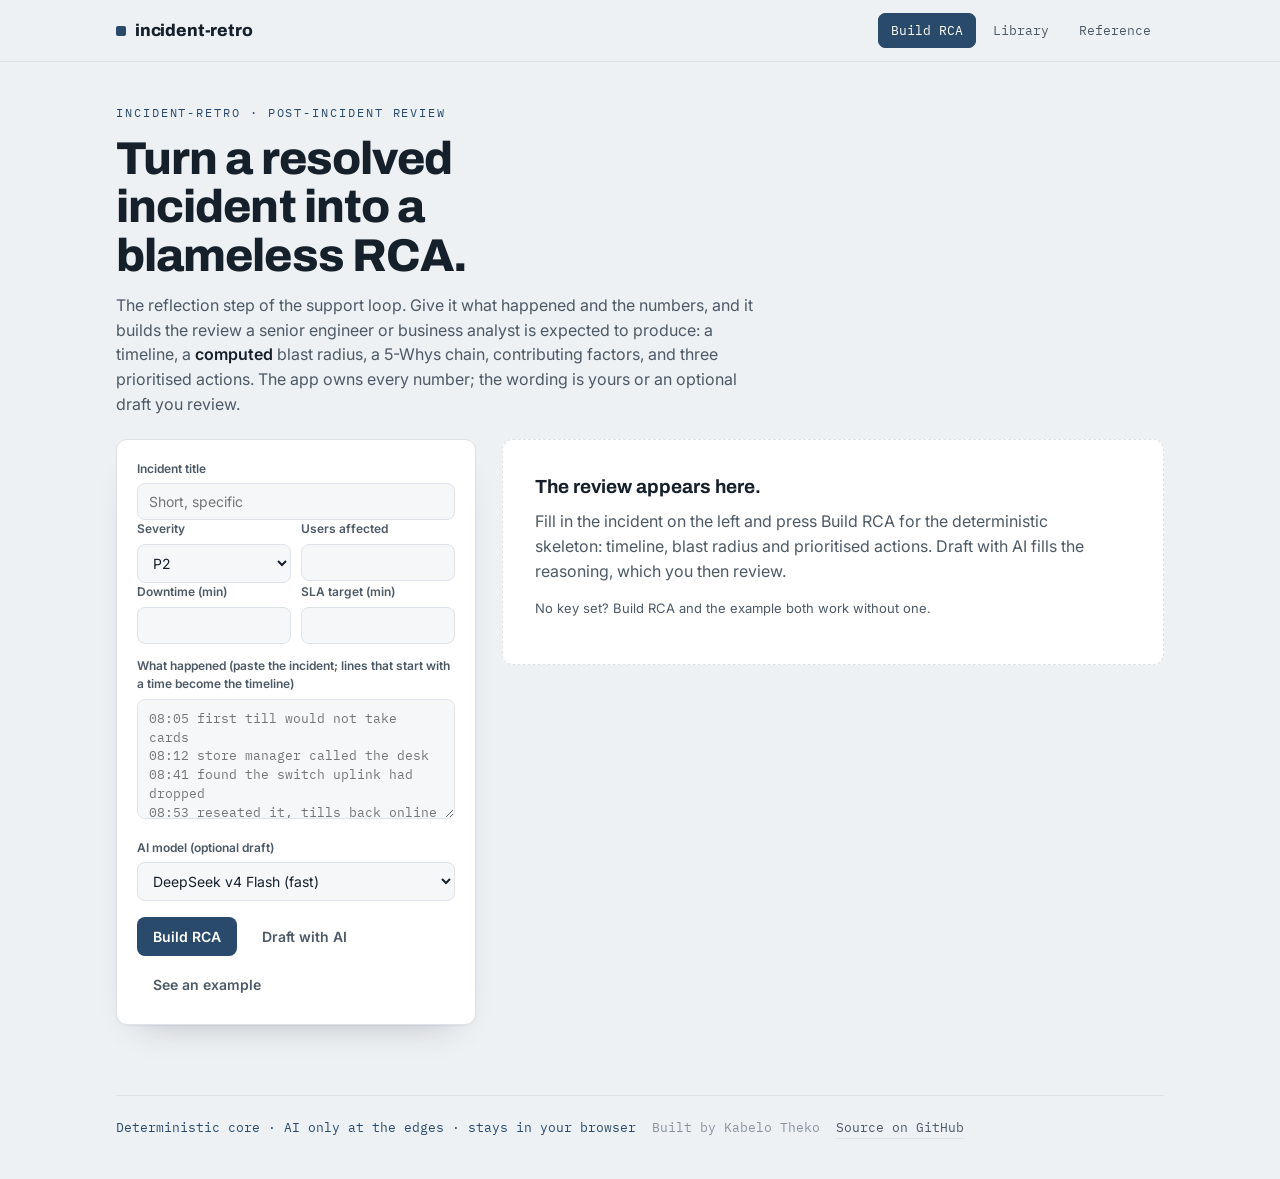
==== docs/index.html @ fd2fdb07 "Initial commit: blameless RCA generator with a deterministic spine (timeline, computed blast radius," ====
<!DOCTYPE html>
<html lang="en">
<head>
<meta charset="utf-8" />
<meta name="viewport" content="width=device-width, initial-scale=1" />
<title>incident-retro: blameless post-incident review</title>
<meta name="description" content="Turn a resolved incident into a blameless RCA: timeline, computed blast radius, a 5-Whys chain, contributing factors and prioritised remediations." />
<link rel="preconnect" href="https://fonts.googleapis.com" />
<link rel="preconnect" href="https://fonts.gstatic.com" crossorigin />
<link href="https://fonts.googleapis.com/css2?family=Archivo:wght@500;600;700;800&family=Inter:wght@400;500;600&family=IBM+Plex+Mono:wght@400;500&display=swap" rel="stylesheet" />
<style>
  :root{
    --bg:#eef1f4; --surface:#ffffff; --inset:#f5f7f9; --line:#dde2e8; --line-soft:#e7ebef;
    --ink:#16202b; --soft:#4d5965; --mute:#8a939d;
    --accent:#294a6b; --accent-press:#1d3850; --accent-soft:#eaf0f6;
    --low:#3f7d54; --low-bg:#eaf3 ; --med:#9a6a1c; --high:#9d2f2f;
    --low-bg:#e9f2ec; --med-bg:#f6efe1; --high-bg:#f6e7e7;
    --radius:11px; --head:"Archivo",system-ui,sans-serif; --sans:"Inter",system-ui,sans-serif; --mono:"IBM Plex Mono",monospace;
    --shadow:0 1px 2px rgba(22,32,43,.05),0 18px 36px -24px rgba(22,32,43,.32);
    --motion:380ms cubic-bezier(.16,1,.3,1);
  }
  *{box-sizing:border-box}
  body{margin:0;background:var(--bg);color:var(--ink);font-family:var(--sans);line-height:1.55}
  .wrap{max-width:1100px;margin:0 auto;padding:0 26px}
  a{color:inherit}
  .topbar{position:sticky;top:0;z-index:30;background:rgba(238,241,244,.9);backdrop-filter:blur(8px);border-bottom:1px solid var(--line)}
  .topbar .row{max-width:1100px;margin:0 auto;padding:13px 26px;display:flex;align-items:center;gap:16px}
  .brand{display:flex;align-items:center;gap:9px;font-family:var(--head);font-weight:800;font-size:17px;letter-spacing:-.01em}
  .brand .dot{width:10px;height:10px;border-radius:2px;background:var(--accent)}
  .nav{display:flex;gap:4px;margin-left:auto;align-items:center}
  .nav a{font-family:var(--mono);font-size:12.5px;color:var(--soft);text-decoration:none;padding:7px 12px;border-radius:7px;border:1px solid transparent;cursor:pointer}
  .nav a:hover{border-color:var(--line);color:var(--ink)}
  .nav a.active{background:var(--accent);color:#fff;border-color:var(--accent)}
  .hamb{display:none;margin-left:auto;background:transparent;border:1px solid var(--line);border-radius:7px;padding:8px 10px;cursor:pointer}
  .hamb span{display:block;width:18px;height:2px;background:var(--ink);margin:3px 0;border-radius:2px}
  @media (max-width:720px){.nav{display:none;position:absolute;top:54px;right:14px;left:14px;flex-direction:column;background:var(--surface);border:1px solid var(--line);border-radius:10px;padding:8px}.nav.open{display:flex}.hamb{display:block}}

  header.mast{padding:42px 0 22px}
  .eyebrow{font-family:var(--mono);font-size:12px;letter-spacing:.16em;text-transform:uppercase;color:var(--accent)}
  h1{font-family:var(--head);font-weight:800;font-size:clamp(28px,4.6vw,46px);line-height:1.05;letter-spacing:-.02em;margin:12px 0 0;max-width:18ch}
  .lede{font-size:16px;color:var(--soft);margin:13px 0 0;max-width:64ch}
  .lede b{color:var(--ink);font-weight:600}

  .view{padding-bottom:70px}
  .desk{display:grid;grid-template-columns:minmax(0,360px) minmax(0,1fr);gap:26px;align-items:start}
  @media (max-width:920px){.desk{grid-template-columns:1fr}}
  .panel{background:var(--surface);border:1px solid var(--line);border-radius:var(--radius);box-shadow:var(--shadow);padding:20px;position:sticky;top:74px}
  @media (max-width:920px){.panel{position:static}}
  label{display:block;font-size:12px;font-weight:600;margin:13px 0 5px;color:var(--soft)}
  label:first-of-type{margin-top:0}
  input,select,textarea{width:100%;font-family:var(--sans);font-size:14px;color:var(--ink);background:var(--inset);border:1px solid var(--line);border-radius:8px;padding:9px 11px}
  textarea{min-height:120px;resize:vertical;line-height:1.5;font-family:var(--mono);font-size:12.5px}
  input:focus,select:focus,textarea:focus{outline:2px solid var(--accent);outline-offset:2px;border-color:transparent}
  .grid2{display:grid;grid-template-columns:1fr 1fr;gap:10px}
  .rowb{display:flex;gap:9px;margin-top:16px;flex-wrap:wrap}
  button.btn{font-family:var(--sans);font-size:14px;font-weight:600;border-radius:8px;padding:10px 15px;cursor:pointer;border:1px solid transparent;transition:background var(--motion),border-color var(--motion)}
  button.btn:active{transform:translateY(1px)}
  .btn-primary{background:var(--accent);color:#fff}.btn-primary:hover{background:var(--accent-press)}
  .btn-ghost{background:transparent;color:var(--soft);border:1px solid var(--line)}.btn-ghost:hover{border-color:var(--accent);color:var(--ink)}

  .out{min-height:360px}
  .empty{border:1px dashed var(--line);border-radius:var(--radius);padding:32px;background:var(--surface)}
  .empty h3{font-family:var(--head);font-weight:700;font-size:19px;margin:0 0 8px}
  .empty p{color:var(--soft);margin:0 0 14px;max-width:56ch}
  .note{color:var(--mute);font-size:13px}

  .doc{background:var(--surface);border:1px solid var(--line);border-radius:var(--radius);box-shadow:var(--shadow);padding:26px 30px}
  .doc .dlbl{font-family:var(--mono);font-size:11px;letter-spacing:.13em;text-transform:uppercase;color:var(--accent)}
  .doc h2{font-family:var(--head);font-weight:800;font-size:24px;line-height:1.15;margin:7px 0 0;letter-spacing:-.01em}
  .docmeta{display:flex;gap:10px;align-items:center;flex-wrap:wrap;margin-top:10px}
  .sev{font-family:var(--mono);font-size:11px;font-weight:500;letter-spacing:.05em;text-transform:uppercase;padding:3px 9px;border-radius:999px;border:1px solid}
  .sev.p1{color:var(--high);background:var(--high-bg);border-color:#e3c3c3}
  .sev.p2{color:var(--med);background:var(--med-bg);border-color:#e7d7b6}
  .sev.p3{color:var(--low);background:var(--low-bg);border-color:#c6e0cf}
  .stamp{font-family:var(--mono);font-size:11.5px;color:var(--mute)}
  h3.sec{font-family:var(--mono);font-size:11px;letter-spacing:.12em;text-transform:uppercase;color:var(--mute);margin:24px 0 10px;border-top:1px solid var(--line-soft);padding-top:16px}

  .metrics{display:grid;grid-template-columns:repeat(4,1fr);gap:10px}
  @media (max-width:560px){.metrics{grid-template-columns:repeat(2,1fr)}}
  .metric{background:var(--inset);border:1px solid var(--line);border-radius:9px;padding:12px 13px}
  .metric .mv{font-family:var(--head);font-weight:700;font-size:21px;color:var(--ink)}
  .metric .mk{font-size:11.5px;color:var(--mute);margin-top:2px}
  .metric.breach{background:var(--high-bg);border-color:#e3c3c3}
  .metric.breach .mv{color:var(--high)}
  .metric.okmargin{background:var(--low-bg);border-color:#c6e0cf}
  .metric.okmargin .mv{color:var(--low)}
  .truth{font-size:12px;color:var(--mute);margin-top:8px;font-style:italic}

  .tl{list-style:none;margin:0;padding:0}
  .tl li{display:flex;gap:12px;padding:6px 0;border-bottom:1px solid var(--line-soft);font-size:14px}
  .tl li:last-child{border-bottom:0}
  .tl .tt{font-family:var(--mono);font-size:12.5px;color:var(--accent);flex:0 0 56px}
  .tl .gap{color:var(--med);font-family:var(--mono);font-size:12px;background:var(--med-bg);border:1px dashed #e7d7b6;border-radius:6px;padding:4px 9px;margin:4px 0}

  .whyrow{display:flex;gap:10px;align-items:center;margin-bottom:7px}
  .whyrow .wn{font-family:var(--mono);font-size:11px;color:var(--accent);flex:0 0 58px}
  .factors{display:grid;grid-template-columns:1fr 1fr;gap:12px}
  @media (max-width:560px){.factors{grid-template-columns:1fr}}
  .fbucket .fh{font-family:var(--mono);font-size:11px;letter-spacing:.06em;text-transform:uppercase;color:var(--soft);margin-bottom:5px}
  .fbucket textarea{min-height:64px}

  .rem{border:1px solid var(--line);border-radius:9px;padding:12px 13px;margin-bottom:10px;background:var(--inset)}
  .rem .ra{display:flex;gap:8px;align-items:center}
  .rem .ra input{flex:1}
  .rem .rsel{display:flex;gap:8px;margin-top:9px;align-items:center;flex-wrap:wrap}
  .rem .rsel select{width:auto;font-family:var(--mono);font-size:12px;padding:6px 8px}
  .prio{font-family:var(--mono);font-size:11px;font-weight:500;letter-spacing:.04em;padding:4px 10px;border-radius:999px;border:1px solid;margin-left:auto}
  .prio.quickwin{color:var(--low);background:var(--low-bg);border-color:#c6e0cf}
  .prio.major{color:var(--accent);background:var(--accent-soft);border-color:#cad9e7}
  .prio.planned{color:var(--med);background:var(--med-bg);border-color:#e7d7b6}
  .prio.fillin{color:var(--soft);background:var(--inset);border-color:var(--line)}
  .prio.reconsider{color:var(--high);background:var(--high-bg);border-color:#e3c3c3}

  #execsum{min-height:90px;font-family:var(--sans);font-size:14.5px}
  .receipt{font-family:var(--mono);font-size:10.5px;color:var(--mute);margin-top:10px;border-top:1px solid var(--line-soft);padding-top:8px;line-height:1.5}
  .docbar{display:flex;gap:9px;margin-top:20px;flex-wrap:wrap}

  .libitem{background:var(--surface);border:1px solid var(--line);border-radius:var(--radius);box-shadow:var(--shadow);padding:15px 17px;margin-bottom:11px}
  .libitem .lt{font-family:var(--head);font-weight:700;font-size:16px}
  .libitem .lm{font-family:var(--mono);font-size:11.5px;color:var(--mute);margin-top:3px}
  .libitem .lb{display:flex;gap:8px;margin-top:11px;flex-wrap:wrap}
  .ref h2{font-family:var(--head);font-weight:700;font-size:18px;margin:24px 0 9px}
  .ref p{color:var(--soft);max-width:66ch}
  .ref b{color:var(--ink)}

  .enter{opacity:0;transform:translateY(7px);animation:rise var(--motion) forwards}
  @keyframes rise{to{opacity:1;transform:none}}
  @media (prefers-reduced-motion:reduce){.enter{animation:none;opacity:1;transform:none}button{transition:none}}
  @media print{ .topbar,.mast,.panel,footer,.docbar{display:none!important} .desk{grid-template-columns:1fr} .doc{border:0;box-shadow:none;padding:0} body{background:#fff} }
  footer{border-top:1px solid var(--line);padding:22px 0 40px;color:var(--mute);font-size:12.5px;display:flex;gap:16px;flex-wrap:wrap;font-family:var(--mono)}
  footer a{color:var(--soft);text-decoration:none;border-bottom:1px solid var(--line)}
</style>
</head>
<body>
<div class="topbar">
  <div class="row">
    <div class="brand"><span class="dot"></span> incident-retro</div>
    <button class="hamb" id="hamb" aria-label="Menu"><span></span><span></span><span></span></button>
    <nav class="nav" id="nav">
      <a data-view="build" class="active">Build RCA</a>
      <a data-view="library">Library</a>
      <a data-view="reference">Reference</a>
    </nav>
  </div>
</div>
<div class="wrap">
  <header class="mast">
    <div class="eyebrow">incident-retro · post-incident review</div>
    <h1>Turn a resolved incident into a blameless RCA.</h1>
    <p class="lede">The reflection step of the support loop. Give it what happened and the numbers, and it builds the review a senior engineer or business analyst is expected to produce: a timeline, a <b>computed</b> blast radius, a 5-Whys chain, contributing factors, and three prioritised actions. The app owns every number; the wording is yours or an optional draft you review.</p>
  </header>
  <main id="main"></main>
  <footer>
    <span style="color:var(--accent)">Deterministic core · AI only at the edges · stays in your browser</span>
    <span>Built by Kabelo Theko</span>
    <a href="https://github.com/Kabelo-Theko/incident-retro" target="_blank" rel="noopener noreferrer">Source on GitHub</a>
  </footer>
</div>

<script>
const $=s=>document.querySelector(s);
const main=$("#main");
const esc=s=>String(s).replace(/[&<>"]/g,c=>({"&":"&amp;","<":"&lt;",">":"&gt;","\"":"&quot;"}[c]));
const LIBKEY="ir_rcas";
const lsList=()=>{try{return JSON.parse(localStorage.getItem(LIBKEY)||"[]");}catch(e){return [];}};
const lsAdd=a=>{const all=lsList();all.unshift(a);localStorage.setItem(LIBKEY,JSON.stringify(all.slice(0,40)));};
const lsDel=id=>localStorage.setItem(LIBKEY,JSON.stringify(lsList().filter(x=>x.id!==id)));

const state={view:"build",rca:null,libCache:[]};

/* ---------- deterministic engine ---------- */
function parseTimeline(text){
  const events=[]; (text||"").split(/\n/).forEach(line=>{
    const m=line.match(/^\s*(\d{1,2})[:hH](\d{2})\b\s*(.*)$/);
    if(m){ const min=(+m[1])*60+(+m[2]); events.push({min,t:`${String(m[1]).padStart(2,"0")}:${m[2]}`,label:m[3].trim()||"(no detail)"}); }
  });
  events.sort((a,b)=>a.min-b.min);
  const rows=[]; for(let i=0;i<events.length;i++){ rows.push({type:"ev",...events[i]});
    if(i<events.length-1){ const gap=events[i+1].min-events[i].min; if(gap>=15) rows.push({type:"gap",label:`${gap} minute gap with no recorded action`}); } }
  return rows;
}
function blast(users,downtime,sla){
  users=+users||0; downtime=+downtime||0; sla=+sla||0;
  const userMin=users*downtime;
  let slaState=null;
  if(sla>0){ slaState = downtime>sla ? {breached:true,by:downtime-sla} : {breached:false,margin:sla-downtime}; }
  return {users,downtime,userMin,sla,slaState};
}
const E={S:1,M:2,L:3}, I={Low:1,Medium:2,High:3};
function priority(effort,impact){
  const e=E[effort]||2, i=I[impact]||2;
  if(i>=3&&e<=2) return {cls:"quickwin",label:"Quick win"};
  if(i>=3&&e===3) return {cls:"major",label:"Major project"};
  if(i===2) return {cls:"planned",label:"Planned"};
  if(i<=1&&e<=1) return {cls:"fillin",label:"Fill-in"};
  return {cls:"reconsider",label:"Reconsider"};
}
const rank=r=>(I[r.impact]||2)*10-(E[r.effort]||2);
function factsString(b){
  const parts=[`Users affected: ${b.users}`,`Downtime: ${b.downtime} min`,`User-minutes lost: ${b.userMin}`];
  if(b.slaState){ parts.push(b.slaState.breached?`SLA target ${b.sla} min, breached by ${b.slaState.by} min`:`SLA target ${b.sla} min, met with ${b.slaState.margin} min to spare`); }
  return parts.join("; ");
}
function templateExec(rca,b){
  const sla=b.slaState? (b.slaState.breached?` The ${b.sla} minute SLA was breached by ${b.slaState.by} minutes.`:` The ${b.sla} minute SLA was met, with ${b.slaState.margin} minutes to spare.`):"";
  return `${rca.title||"This incident"} (${rca.severity}) affected ${b.users} users for ${b.downtime} minutes, a loss of ${b.userMin} user-minutes.${sla} The contributing factors and three prioritised actions below are intended to stop a repeat. This is a blameless review: it looks at systems and process, not individuals.`;
}

/* ---------- example ---------- */
const SAMPLE={title:"Sandton POS offline at open",severity:"P1",users:6,downtime:48,sla:30,
  description:"08:05 First till at Sandton would not take card payments\n08:12 Store manager called the service desk\n08:20 Confirmed all six tills affected, cash only\n08:41 Found the store switch uplink had dropped after an overnight power dip\n08:53 Reseated the uplink, tills back online\n08:58 Confirmed card payments working on all tills",
  whys:["Card payments failed on all tills at open","The tills could not reach the payment gateway","The store network had no route out","The switch uplink had dropped","An overnight power dip reset the switch and the uplink did not renegotiate"],
  factors:{technical:"Switch uplink did not auto-recover after the power dip",process:"No morning pre-open network check at the store",human:"",external:"Overnight power dip on the grid"},
  remediations:[{action:"Add a 5 minute pre-open network check to the store opening routine",effort:"S",impact:"High"},{action:"Put the store switch on a small UPS so a brief dip does not reset it",effort:"M",impact:"High"},{action:"Alert the service desk automatically when a store gateway goes unreachable",effort:"L",impact:"Medium"}],
  exec:"",_meta:{model:"DeepSeek v4 Flash",task:"illustrative example",ts:"2026-06-22T09:10:00.000Z"}};

/* ---------- nav ---------- */
function setView(v){state.view=v;document.querySelectorAll(".nav a").forEach(a=>a.classList.toggle("active",a.dataset.view===v));$("#nav").classList.remove("open");render();}
$("#hamb").addEventListener("click",()=>$("#nav").classList.toggle("open"));
document.querySelectorAll(".nav a").forEach(a=>a.addEventListener("click",()=>setView(a.dataset.view)));

/* ---------- build view ---------- */
function buildView(){
  main.innerHTML=`<div class="view enter"><div class="desk">
    <section class="panel">
      <label for="title">Incident title</label>
      <input id="title" placeholder="Short, specific" value="${esc(state.draft?.title||"")}" />
      <div class="grid2">
        <div><label for="sev">Severity</label><select id="sev"><option ${sevSel("P1")}>P1</option><option ${sevSel("P2")}>P2</option><option ${sevSel("P3")}>P3</option></select></div>
        <div><label for="users">Users affected</label><input id="users" type="number" min="0" value="${esc(state.draft?.users??"")}" /></div>
      </div>
      <div class="grid2">
        <div><label for="downtime">Downtime (min)</label><input id="downtime" type="number" min="0" value="${esc(state.draft?.downtime??"")}" /></div>
        <div><label for="sla">SLA target (min)</label><input id="sla" type="number" min="0" value="${esc(state.draft?.sla??"")}" /></div>
      </div>
      <label for="desc">What happened (paste the incident; lines that start with a time become the timeline)</label>
      <textarea id="desc" placeholder="08:05 first till would not take cards&#10;08:12 store manager called the desk&#10;08:41 found the switch uplink had dropped&#10;08:53 reseated it, tills back online">${esc(state.draft?.description||"")}</textarea>
      <label for="aimodel">AI model (optional draft)</label>
      <select id="aimodel"><option value="flash">DeepSeek v4 Flash (fast)</option><option value="pro">DeepSeek v4 Pro (best reasoning)</option><option value="minimax">MiniMax M3</option></select>
      <div class="rowb"><button class="btn btn-primary" id="build">Build RCA</button><button class="btn btn-ghost" id="ai">Draft with AI</button><button class="btn btn-ghost" id="ex">See an example</button></div>
    </section>
    <section class="out" id="out">${state.rca?docHTML(state.rca):emptyBuild()}</section>
  </div></div>`;
  if(state.rca) wireDoc();
  $("#build").addEventListener("click",()=>{captureDraft();doBuild();});
  $("#ai").addEventListener("click",()=>{captureDraft();doAI();});
  $("#ex").addEventListener("click",()=>{state.rca=JSON.parse(JSON.stringify(SAMPLE));computeInto(state.rca);$("#out").innerHTML=docHTML(state.rca);wireDoc();});
}
const sevSel=v=>(state.draft?.severity||"P2")===v?"selected":"";
function emptyBuild(){return `<div class="empty enter"><h3>The review appears here.</h3><p>Fill in the incident on the left and press Build RCA for the deterministic skeleton: timeline, blast radius and prioritised actions. Draft with AI fills the reasoning, which you then review.</p><p class="note">No key set? Build RCA and the example both work without one.</p></div>`;}
function captureDraft(){ state.draft={title:$("#title").value,severity:$("#sev").value,users:$("#users").value,downtime:$("#downtime").value,sla:$("#sla").value,description:$("#desc").value}; }

function computeInto(rca){
  rca.timeline=parseTimeline(rca.description);
  rca.blastData=blast(rca.users,rca.downtime,rca.sla);
  if(!rca.exec) rca.exec=templateExec(rca,rca.blastData);
}
function doBuild(){
  const d=state.draft;
  state.rca={title:d.title,severity:d.severity,users:d.users,downtime:d.downtime,sla:d.sla,description:d.description,
    whys:["","","","",""],factors:{technical:"",process:"",human:"",external:""},
    remediations:[{action:"",effort:"M",impact:"Medium"},{action:"",effort:"M",impact:"Medium"},{action:"",effort:"M",impact:"Medium"}],exec:"",_meta:null};
  computeInto(state.rca);
  $("#out").innerHTML=docHTML(state.rca); wireDoc();
}
async function doAI(){
  const d=state.draft; const out=$("#out");
  if(!(d.description||"").trim()){ out.innerHTML=`<div class="empty"><h3>Add the incident first.</h3><p>Paste what happened on the left, then Draft with AI.</p></div>`; return; }
  // deterministic numbers first, always
  const base={title:d.title,severity:d.severity,users:d.users,downtime:d.downtime,sla:d.sla,description:d.description,
    whys:["","","","",""],factors:{technical:"",process:"",human:"",external:""},
    remediations:[{action:"",effort:"M",impact:"Medium"},{action:"",effort:"M",impact:"Medium"},{action:"",effort:"M",impact:"Medium"}],exec:"",_meta:null};
  computeInto(base);
  out.innerHTML=`<div class="empty"><h3>Drafting the reasoning…</h3><p class="note">Building the 5-Whys, contributing factors and remediations from the incident.</p></div>`;
  const label=($("#aimodel")&&$("#aimodel").options[$("#aimodel").selectedIndex].text.replace(/\s*\(.*\)\s*/,"").trim())||"AI";
  try{
    const r=await fetch("/api/ai",{method:"POST",headers:{"Content-Type":"application/json"},body:JSON.stringify({incident:d.description.slice(0,3500),facts:factsString(base.blastData),model:($("#aimodel")?.value||"flash")})});
    if(!r.ok) throw 0; const j=await r.json();
    base.whys=(j.whys&&j.whys.length?j.whys:base.whys).concat(["","","","",""]).slice(0,5);
    base.factors={technical:(j.factors?.technical||[]).join("\n"),process:(j.factors?.process||[]).join("\n"),human:(j.factors?.human||[]).join("\n"),external:(j.factors?.external||[]).join("\n")};
    if(Array.isArray(j.remediations)&&j.remediations.length){ base.remediations=j.remediations.slice(0,3).map(x=>({action:x.action||"",effort:["S","M","L"].includes(x.effort)?x.effort:"M",impact:["Low","Medium","High"].includes(x.impact)?x.impact:"Medium"})); while(base.remediations.length<3) base.remediations.push({action:"",effort:"M",impact:"Medium"}); }
    if(j.exec_summary) base.exec=j.exec_summary;
    base._meta={model:label,task:"rca",ts:new Date().toISOString()};
    state.rca=base; out.innerHTML=docHTML(base); wireDoc();
  }catch(e){
    state.rca=base; out.innerHTML=docHTML(base); wireDoc();
    const w=$("#aiwarn"); if(w) w.textContent="AI draft needs NVIDIA_API_KEY on the deploy. The deterministic skeleton above is ready to fill in by hand.";
  }
}

/* ---------- document render ---------- */
function metricsHTML(b){
  let sla="";
  if(b.slaState){ sla = b.slaState.breached
    ? `<div class="metric breach"><div class="mv">+${b.slaState.by}</div><div class="mk">min over SLA (${b.sla})</div></div>`
    : `<div class="metric okmargin"><div class="mv">${b.slaState.margin}</div><div class="mk">min under SLA (${b.sla})</div></div>`; }
  else { sla=`<div class="metric"><div class="mv">n/a</div><div class="mk">no SLA target set</div></div>`; }
  return `<div class="metrics">
    <div class="metric"><div class="mv">${b.users}</div><div class="mk">users affected</div></div>
    <div class="metric"><div class="mv">${b.downtime}</div><div class="mk">minutes down</div></div>
    <div class="metric"><div class="mv">${b.userMin}</div><div class="mk">user-minutes lost</div></div>
    ${sla}
  </div><p class="truth">Computed from your inputs, not generated. Change the numbers on the left and rebuild to update.</p>`;
}
function timelineHTML(rows){
  if(!rows.length) return `<p class="note">No timestamped lines found. Add lines like "08:05 first till offline" to build a timeline.</p>`;
  return `<ul class="tl">${rows.map(r=>r.type==="gap"?`<li><span class="tt"></span><span class="gap">${esc(r.label)}</span></li>`:`<li><span class="tt">${esc(r.t)}</span><span>${esc(r.label)}</span></li>`).join("")}</ul>`;
}
function docHTML(rca){
  const b=rca.blastData;
  const sev=(rca.severity||"P2").toLowerCase();
  const whys=rca.whys.map((w,i)=>`<div class="whyrow"><span class="wn">Why ${i+1}</span><input class="why" data-i="${i}" value="${esc(w)}" placeholder="${i===0?"Why did the incident happen?":"Why was that the case?"}" /></div>`).join("");
  const buckets=[["technical","Technical"],["process","Process"],["human","Human / training"],["external","External"]];
  const factors=buckets.map(([k,lbl])=>`<div class="fbucket"><div class="fh">${lbl}</div><textarea class="factor" data-b="${k}" placeholder="One per line">${esc(rca.factors[k]||"")}</textarea></div>`).join("");
  const rems=rca.remediations.map((r,i)=>{const p=priority(r.effort,r.impact);return `<div class="rem" data-i="${i}"><div class="ra"><input class="raction" data-i="${i}" value="${esc(r.action)}" placeholder="Remediation action ${i+1}" /></div><div class="rsel">Effort <select class="reffort" data-i="${i}">${["S","M","L"].map(o=>`<option ${r.effort===o?"selected":""}>${o}</option>`).join("")}</select> Impact <select class="rimpact" data-i="${i}">${["Low","Medium","High"].map(o=>`<option ${r.impact===o?"selected":""}>${o}</option>`).join("")}</select><span class="prio ${p.cls}" data-i="${i}">${p.label}</span></div></div>`;}).join("");
  return `<div class="doc enter">
    <div class="dlbl">Post-incident review</div>
    <h2>${esc(rca.title||"Untitled incident")}</h2>
    <div class="docmeta"><span class="sev ${sev}">${esc(rca.severity||"P2")}</span><span class="stamp">Generated ${new Date().toLocaleString("en-GB")}</span></div>
    <h3 class="sec">Blast radius</h3>
    ${metricsHTML(b)}
    <h3 class="sec">Timeline</h3>
    ${timelineHTML(rca.timeline)}
    <h3 class="sec">5-Whys</h3>
    ${whys}
    <h3 class="sec">Contributing factors</h3>
    <div class="factors">${factors}</div>
    <h3 class="sec">Remediations (effort vs impact)</h3>
    ${rems}
    <h3 class="sec">Executive summary</h3>
    <textarea id="execsum" placeholder="Plain-English summary for a non-technical reader">${esc(rca.exec||"")}</textarea>
    ${rca._meta?`<div class="receipt">Reasoning receipt: model ${esc(rca._meta.model)} · task ${esc(rca._meta.task)}${rca._meta.ts?` · ${new Date(rca._meta.ts).toLocaleString("en-GB")}`:""}. AI drafted the wording; the numbers above are computed by the app. Review before circulating.</div>`:``}
    <p class="note" id="aiwarn" style="margin-top:10px"></p>
    <div class="docbar">
      <button class="btn btn-primary" id="copymd">Copy Markdown</button>
      <button class="btn btn-ghost" id="dlmd">Download .md</button>
      <button class="btn btn-ghost" id="savelib">Save to library</button>
      <button class="btn btn-ghost" id="printrca">Print</button>
    </div>
  </div>`;
}
function wireDoc(){
  document.querySelectorAll(".why").forEach(el=>el.addEventListener("input",()=>{state.rca.whys[+el.dataset.i]=el.value;}));
  document.querySelectorAll(".factor").forEach(el=>el.addEventListener("input",()=>{state.rca.factors[el.dataset.b]=el.value;}));
  document.querySelectorAll(".raction").forEach(el=>el.addEventListener("input",()=>{state.rca.remediations[+el.dataset.i].action=el.value;}));
  const repr=i=>{const r=state.rca.remediations[i];const p=priority(r.effort,r.impact);const chip=document.querySelector(`.prio[data-i="${i}"]`);if(chip){chip.className="prio "+p.cls;chip.textContent=p.label;}};
  document.querySelectorAll(".reffort").forEach(el=>el.addEventListener("change",()=>{state.rca.remediations[+el.dataset.i].effort=el.value;repr(+el.dataset.i);}));
  document.querySelectorAll(".rimpact").forEach(el=>el.addEventListener("change",()=>{state.rca.remediations[+el.dataset.i].impact=el.value;repr(+el.dataset.i);}));
  const ex=$("#execsum"); if(ex) ex.addEventListener("input",()=>{state.rca.exec=ex.value;});
  const cp=$("#copymd"); if(cp) cp.addEventListener("click",async()=>{await navigator.clipboard.writeText(markdown(state.rca));cp.textContent="Copied";setTimeout(()=>cp.textContent="Copy Markdown",1400);});
  const dl=$("#dlmd"); if(dl) dl.addEventListener("click",()=>{const blob=new Blob([markdown(state.rca)],{type:"text/markdown"});const a=document.createElement("a");a.href=URL.createObjectURL(blob);a.download=(state.rca.title||"rca").toLowerCase().replace(/[^a-z0-9]+/g,"-").slice(0,50)+"-rca.md";a.click();URL.revokeObjectURL(a.href);});
  const pr=$("#printrca"); if(pr) pr.addEventListener("click",()=>window.print());
  const sv=$("#savelib"); if(sv) sv.addEventListener("click",()=>{const rec={...state.rca,id:"IR-"+Date.now(),created_at:new Date().toISOString()};lsAdd(rec);sv.textContent="Saved to library";setTimeout(()=>sv.textContent="Save to library",1400);});
}
function markdown(rca){
  const b=rca.blastData||blast(rca.users,rca.downtime,rca.sla);
  const L=[];
  L.push(`# Post-incident review: ${rca.title||"Untitled"}`);
  L.push(`\n**Severity:** ${rca.severity}  |  **Generated:** ${new Date().toLocaleString("en-GB")}`);
  L.push(`\n## Blast radius (computed)`);
  L.push(`- Users affected: ${b.users}`);
  L.push(`- Downtime: ${b.downtime} min`);
  L.push(`- User-minutes lost: ${b.userMin}`);
  if(b.slaState) L.push(`- SLA: target ${b.sla} min, ${b.slaState.breached?`breached by ${b.slaState.by} min`:`met with ${b.slaState.margin} min to spare`}`);
  if(rca.timeline&&rca.timeline.length){ L.push(`\n## Timeline`); rca.timeline.forEach(r=>L.push(r.type==="gap"?`- (${r.label})`:`- ${r.t} ${r.label}`)); }
  const whys=rca.whys.filter(w=>w&&w.trim()); if(whys.length){ L.push(`\n## 5-Whys`); whys.forEach((w,i)=>L.push(`${i+1}. ${w}`)); }
  const fb=[["technical","Technical"],["process","Process"],["human","Human / training"],["external","External"]].filter(([k])=>(rca.factors[k]||"").trim());
  if(fb.length){ L.push(`\n## Contributing factors`); fb.forEach(([k,lbl])=>{L.push(`\n**${lbl}**`);(rca.factors[k]||"").split(/\n/).filter(x=>x.trim()).forEach(x=>L.push(`- ${x.trim()}`));}); }
  const rems=rca.remediations.filter(r=>r.action&&r.action.trim());
  if(rems.length){ L.push(`\n## Remediations`); rems.slice().sort((a,c)=>rank(c)-rank(a)).forEach(r=>{const p=priority(r.effort,r.impact);L.push(`- [${p.label}] ${r.action} (effort ${r.effort}, impact ${r.impact})`);}); }
  if((rca.exec||"").trim()){ L.push(`\n## Executive summary`); L.push(rca.exec.trim()); }
  return L.join("\n")+"\n";
}

/* ---------- library + reference ---------- */
function libraryView(){
  const items=lsList(); state.libCache=items;
  if(!items.length){ main.innerHTML=`<div class="view enter"><div class="empty"><h3>No saved reviews yet.</h3><p>Build an RCA and press Save to library. Reviews are stored in this browser.</p></div></div>`; return; }
  const find=id=>state.libCache.find(x=>x.id===id);
  main.innerHTML=`<div class="view enter">`+items.map(a=>`<div class="libitem" data-id="${esc(a.id)}"><div class="lt">${esc(a.title||"Untitled")} <span class="sev ${(a.severity||"p2").toLowerCase()}" style="margin-left:6px">${esc(a.severity||"P2")}</span></div><div class="lm">${a.users||0} users · ${a.downtime||0} min · saved ${new Date(a.created_at||Date.now()).toLocaleDateString("en-GB",{day:"2-digit",month:"short",year:"numeric"})}</div><div class="lb"><button class="btn btn-ghost open" data-id="${esc(a.id)}">Open</button><button class="btn btn-ghost copy" data-id="${esc(a.id)}">Copy Markdown</button><button class="btn btn-ghost del" data-id="${esc(a.id)}">Delete</button></div></div>`).join("")+`</div>`;
  main.querySelectorAll(".open").forEach(b=>b.addEventListener("click",()=>{const a=find(b.dataset.id);state.rca=JSON.parse(JSON.stringify(a));computeInto(state.rca);state.draft={title:a.title,severity:a.severity,users:a.users,downtime:a.downtime,sla:a.sla,description:a.description};setView("build");}));
  main.querySelectorAll(".copy").forEach(b=>b.addEventListener("click",async()=>{await navigator.clipboard.writeText(markdown(find(b.dataset.id)));b.textContent="Copied";setTimeout(()=>b.textContent="Copy Markdown",1400);}));
  main.querySelectorAll(".del").forEach(b=>b.addEventListener("click",()=>{lsDel(b.dataset.id);render();}));
}
function referenceView(){
  main.innerHTML=`<div class="view ref enter">
    <h2>What this produces</h2>
    <p>A blameless post-incident review: a <b>timeline</b> rebuilt from your notes, a <b>computed blast radius</b>, a <b>5-Whys</b> chain, contributing factors split into technical, process, human and external, and three <b>remediations</b> scored by effort against impact. It is the artefact a senior support engineer runs after a major incident, and the same shape a business analyst produces on an impact-analysis ticket.</p>
    <h2>The numbers are computed, not generated</h2>
    <p>Blast radius and SLA status come straight from the figures you enter: users affected times downtime gives user-minutes lost, and downtime against the SLA target gives the breach or the margin. The AI never touches a number. That is the line that lets you defend the output: every figure traces back to an input.</p>
    <h2>How the AI is used</h2>
    <p>The model is optional and only drafts wording: the 5-Whys, the factor lists and the executive summary, fed the incident text and the computed facts so it cannot invent figures. Every draft carries a reasoning receipt and is yours to edit before it goes anywhere. With no key set, Build RCA and the example still work.</p>
    <h2>Effort vs impact</h2>
    <p>Each remediation is tagged: high impact with low effort is a <b>Quick win</b>, high impact with high effort is a <b>Major project</b>, low impact with low effort is a <b>Fill-in</b>. The Markdown export orders them so the quick wins sit at the top.</p>
    <h2>Where it fits</h2>
    <p>It is the reflection step after a ticket is closed in ticket-triage and written up in resolve-notes. Where resolve-notes captures the fix, incident-retro captures why it happened and what to change so it does not happen again.</p>
  </div>`;
}

function render(){ if(state.view==="build")buildView(); else if(state.view==="library")libraryView(); else referenceView(); }
(function initFromURL(){try{const p=new URLSearchParams(location.search);const t=p.get("title"),u=p.get("users"),d=p.get("downtime"),s=p.get("sla"),desc=p.get("incident")||p.get("symptom");if(t||u||d||s||desc){state.draft={title:t||"",severity:p.get("severity")||"P2",users:u||"",downtime:d||"",sla:s||"",description:desc||""};}const v=p.get("view");if(v&&["build","library","reference"].includes(v))state.view=v;}catch(e){}})();
document.querySelectorAll(".nav a").forEach(a=>a.classList.toggle("active",a.dataset.view===state.view));
render();
</script>
</body>
</html>
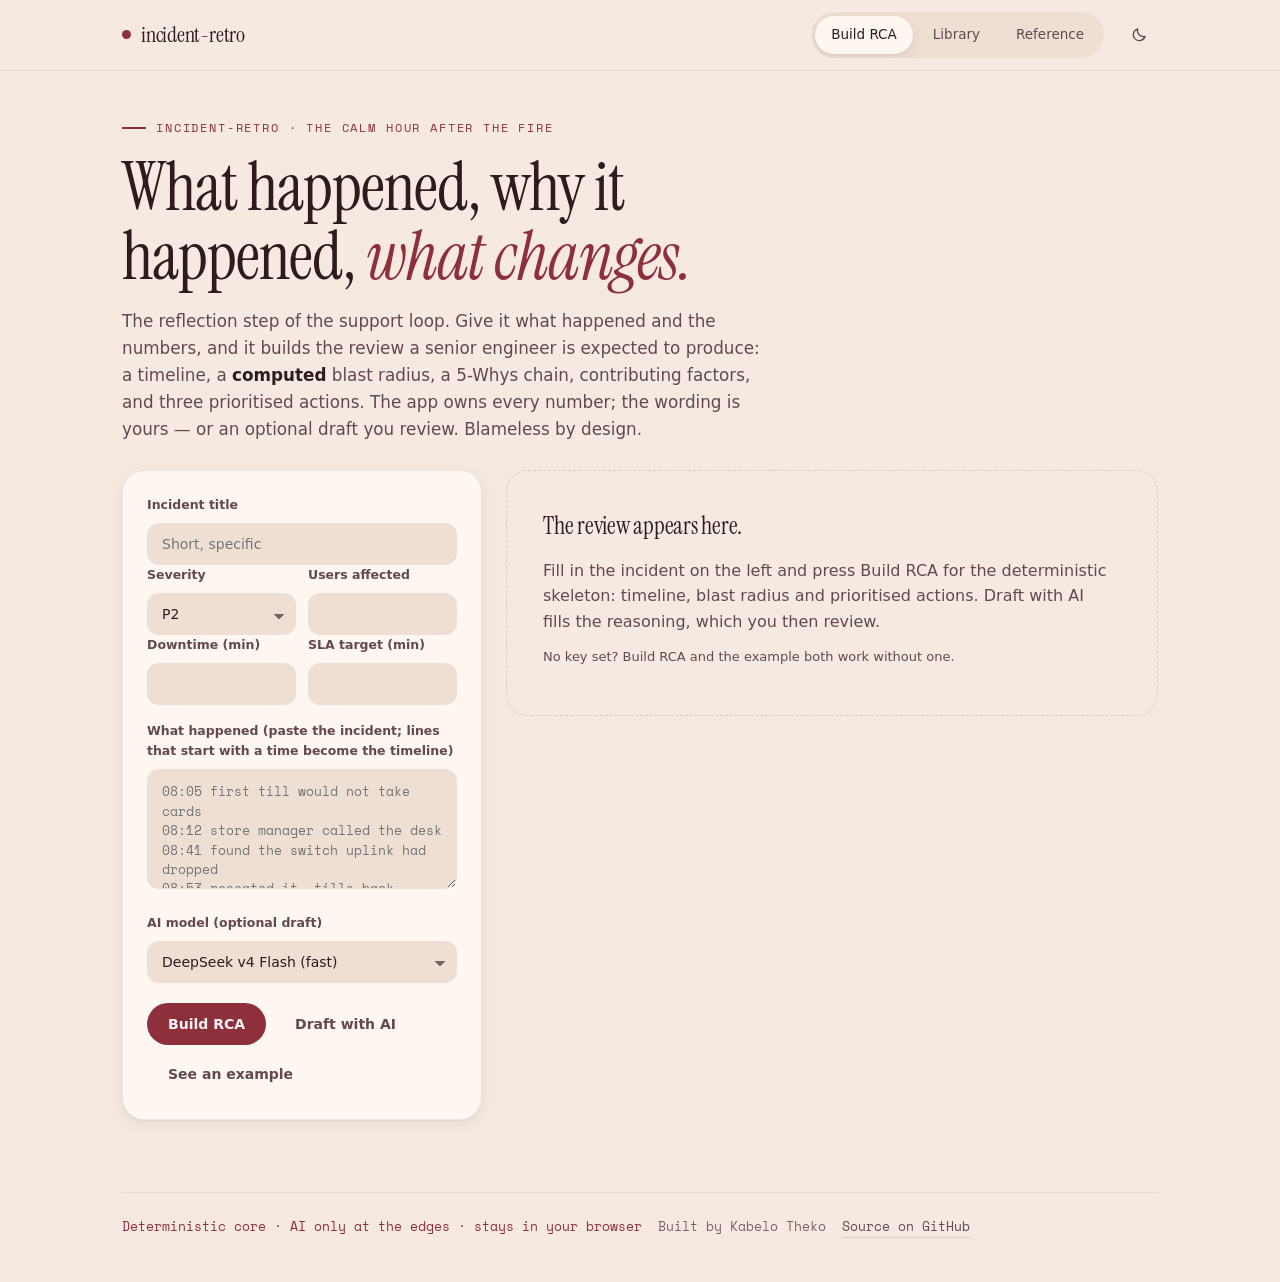
==== commit 5725f26c: "design: The Debrief UI overhaul — blush clay + oxblood, Instrument Serif Complete redesign at the 20" ====
--- a/docs/index.html
+++ b/docs/index.html
@@ -1,153 +1,232 @@
 <!DOCTYPE html>
-<html lang="en">
+<html lang="en" data-theme="clay">
 <head>
 <meta charset="utf-8" />
 <meta name="viewport" content="width=device-width, initial-scale=1" />
-<title>incident-retro: blameless post-incident review</title>
-<meta name="description" content="Turn a resolved incident into a blameless RCA: timeline, computed blast radius, a 5-Whys chain, contributing factors and prioritised remediations." />
+<title>incident-retro — the blameless debrief</title>
+<meta name="description" content="Turn a resolved incident into a blameless post-incident review: a timeline rebuilt from your notes, a computed blast radius, a 5-Whys chain, contributing factors, and three actions ranked by effort against impact." />
+<link rel="preconnect" href="https://api.fontshare.com" />
 <link rel="preconnect" href="https://fonts.googleapis.com" />
 <link rel="preconnect" href="https://fonts.gstatic.com" crossorigin />
-<link href="https://fonts.googleapis.com/css2?family=Archivo:wght@500;600;700;800&family=Inter:wght@400;500;600&family=IBM+Plex+Mono:wght@400;500&display=swap" rel="stylesheet" />
+<link href="https://api.fontshare.com/v2/css?f[]=switzer@400,500,600&display=swap" rel="stylesheet" />
+<link href="https://fonts.googleapis.com/css2?family=Instrument+Serif:ital@0;1&family=Space+Mono:ital,wght@0,400;0,700;1,400&display=swap" rel="stylesheet" />
 <style>
-  :root{
-    --bg:#eef1f4; --surface:#ffffff; --inset:#f5f7f9; --line:#dde2e8; --line-soft:#e7ebef;
-    --ink:#16202b; --soft:#4d5965; --mute:#8a939d;
-    --accent:#294a6b; --accent-press:#1d3850; --accent-soft:#eaf0f6;
-    --low:#3f7d54; --low-bg:#eaf3 ; --med:#9a6a1c; --high:#9d2f2f;
-    --low-bg:#e9f2ec; --med-bg:#f6efe1; --high-bg:#f6e7e7;
-    --radius:11px; --head:"Archivo",system-ui,sans-serif; --sans:"Inter",system-ui,sans-serif; --mono:"IBM Plex Mono",monospace;
-    --shadow:0 1px 2px rgba(22,32,43,.05),0 18px 36px -24px rgba(22,32,43,.32);
-    --motion:380ms cubic-bezier(.16,1,.3,1);
-  }
-  *{box-sizing:border-box}
-  body{margin:0;background:var(--bg);color:var(--ink);font-family:var(--sans);line-height:1.55}
-  .wrap{max-width:1100px;margin:0 auto;padding:0 26px}
-  a{color:inherit}
-  .topbar{position:sticky;top:0;z-index:30;background:rgba(238,241,244,.9);backdrop-filter:blur(8px);border-bottom:1px solid var(--line)}
-  .topbar .row{max-width:1100px;margin:0 auto;padding:13px 26px;display:flex;align-items:center;gap:16px}
-  .brand{display:flex;align-items:center;gap:9px;font-family:var(--head);font-weight:800;font-size:17px;letter-spacing:-.01em}
-  .brand .dot{width:10px;height:10px;border-radius:2px;background:var(--accent)}
-  .nav{display:flex;gap:4px;margin-left:auto;align-items:center}
-  .nav a{font-family:var(--mono);font-size:12.5px;color:var(--soft);text-decoration:none;padding:7px 12px;border-radius:7px;border:1px solid transparent;cursor:pointer}
-  .nav a:hover{border-color:var(--line);color:var(--ink)}
-  .nav a.active{background:var(--accent);color:#fff;border-color:var(--accent)}
-  .hamb{display:none;margin-left:auto;background:transparent;border:1px solid var(--line);border-radius:7px;padding:8px 10px;cursor:pointer}
-  .hamb span{display:block;width:18px;height:2px;background:var(--ink);margin:3px 0;border-radius:2px}
-  @media (max-width:720px){.nav{display:none;position:absolute;top:54px;right:14px;left:14px;flex-direction:column;background:var(--surface);border:1px solid var(--line);border-radius:10px;padding:8px}.nav.open{display:flex}.hamb{display:block}}
-
-  header.mast{padding:42px 0 22px}
-  .eyebrow{font-family:var(--mono);font-size:12px;letter-spacing:.16em;text-transform:uppercase;color:var(--accent)}
-  h1{font-family:var(--head);font-weight:800;font-size:clamp(28px,4.6vw,46px);line-height:1.05;letter-spacing:-.02em;margin:12px 0 0;max-width:18ch}
-  .lede{font-size:16px;color:var(--soft);margin:13px 0 0;max-width:64ch}
-  .lede b{color:var(--ink);font-weight:600}
-
-  .view{padding-bottom:70px}
-  .desk{display:grid;grid-template-columns:minmax(0,360px) minmax(0,1fr);gap:26px;align-items:start}
-  @media (max-width:920px){.desk{grid-template-columns:1fr}}
-  .panel{background:var(--surface);border:1px solid var(--line);border-radius:var(--radius);box-shadow:var(--shadow);padding:20px;position:sticky;top:74px}
-  @media (max-width:920px){.panel{position:static}}
-  label{display:block;font-size:12px;font-weight:600;margin:13px 0 5px;color:var(--soft)}
-  label:first-of-type{margin-top:0}
-  input,select,textarea{width:100%;font-family:var(--sans);font-size:14px;color:var(--ink);background:var(--inset);border:1px solid var(--line);border-radius:8px;padding:9px 11px}
-  textarea{min-height:120px;resize:vertical;line-height:1.5;font-family:var(--mono);font-size:12.5px}
-  input:focus,select:focus,textarea:focus{outline:2px solid var(--accent);outline-offset:2px;border-color:transparent}
-  .grid2{display:grid;grid-template-columns:1fr 1fr;gap:10px}
-  .rowb{display:flex;gap:9px;margin-top:16px;flex-wrap:wrap}
-  button.btn{font-family:var(--sans);font-size:14px;font-weight:600;border-radius:8px;padding:10px 15px;cursor:pointer;border:1px solid transparent;transition:background var(--motion),border-color var(--motion)}
-  button.btn:active{transform:translateY(1px)}
-  .btn-primary{background:var(--accent);color:#fff}.btn-primary:hover{background:var(--accent-press)}
-  .btn-ghost{background:transparent;color:var(--soft);border:1px solid var(--line)}.btn-ghost:hover{border-color:var(--accent);color:var(--ink)}
-
-  .out{min-height:360px}
-  .empty{border:1px dashed var(--line);border-radius:var(--radius);padding:32px;background:var(--surface)}
-  .empty h3{font-family:var(--head);font-weight:700;font-size:19px;margin:0 0 8px}
-  .empty p{color:var(--soft);margin:0 0 14px;max-width:56ch}
-  .note{color:var(--mute);font-size:13px}
-
-  .doc{background:var(--surface);border:1px solid var(--line);border-radius:var(--radius);box-shadow:var(--shadow);padding:26px 30px}
-  .doc .dlbl{font-family:var(--mono);font-size:11px;letter-spacing:.13em;text-transform:uppercase;color:var(--accent)}
-  .doc h2{font-family:var(--head);font-weight:800;font-size:24px;line-height:1.15;margin:7px 0 0;letter-spacing:-.01em}
-  .docmeta{display:flex;gap:10px;align-items:center;flex-wrap:wrap;margin-top:10px}
-  .sev{font-family:var(--mono);font-size:11px;font-weight:500;letter-spacing:.05em;text-transform:uppercase;padding:3px 9px;border-radius:999px;border:1px solid}
-  .sev.p1{color:var(--high);background:var(--high-bg);border-color:#e3c3c3}
-  .sev.p2{color:var(--med);background:var(--med-bg);border-color:#e7d7b6}
-  .sev.p3{color:var(--low);background:var(--low-bg);border-color:#c6e0cf}
-  .stamp{font-family:var(--mono);font-size:11.5px;color:var(--mute)}
-  h3.sec{font-family:var(--mono);font-size:11px;letter-spacing:.12em;text-transform:uppercase;color:var(--mute);margin:24px 0 10px;border-top:1px solid var(--line-soft);padding-top:16px}
-
-  .metrics{display:grid;grid-template-columns:repeat(4,1fr);gap:10px}
-  @media (max-width:560px){.metrics{grid-template-columns:repeat(2,1fr)}}
-  .metric{background:var(--inset);border:1px solid var(--line);border-radius:9px;padding:12px 13px}
-  .metric .mv{font-family:var(--head);font-weight:700;font-size:21px;color:var(--ink)}
-  .metric .mk{font-size:11.5px;color:var(--mute);margin-top:2px}
-  .metric.breach{background:var(--high-bg);border-color:#e3c3c3}
-  .metric.breach .mv{color:var(--high)}
-  .metric.okmargin{background:var(--low-bg);border-color:#c6e0cf}
-  .metric.okmargin .mv{color:var(--low)}
-  .truth{font-size:12px;color:var(--mute);margin-top:8px;font-style:italic}
-
-  .tl{list-style:none;margin:0;padding:0}
-  .tl li{display:flex;gap:12px;padding:6px 0;border-bottom:1px solid var(--line-soft);font-size:14px}
-  .tl li:last-child{border-bottom:0}
-  .tl .tt{font-family:var(--mono);font-size:12.5px;color:var(--accent);flex:0 0 56px}
-  .tl .gap{color:var(--med);font-family:var(--mono);font-size:12px;background:var(--med-bg);border:1px dashed #e7d7b6;border-radius:6px;padding:4px 9px;margin:4px 0}
-
-  .whyrow{display:flex;gap:10px;align-items:center;margin-bottom:7px}
-  .whyrow .wn{font-family:var(--mono);font-size:11px;color:var(--accent);flex:0 0 58px}
-  .factors{display:grid;grid-template-columns:1fr 1fr;gap:12px}
-  @media (max-width:560px){.factors{grid-template-columns:1fr}}
-  .fbucket .fh{font-family:var(--mono);font-size:11px;letter-spacing:.06em;text-transform:uppercase;color:var(--soft);margin-bottom:5px}
-  .fbucket textarea{min-height:64px}
-
-  .rem{border:1px solid var(--line);border-radius:9px;padding:12px 13px;margin-bottom:10px;background:var(--inset)}
-  .rem .ra{display:flex;gap:8px;align-items:center}
-  .rem .ra input{flex:1}
-  .rem .rsel{display:flex;gap:8px;margin-top:9px;align-items:center;flex-wrap:wrap}
-  .rem .rsel select{width:auto;font-family:var(--mono);font-size:12px;padding:6px 8px}
-  .prio{font-family:var(--mono);font-size:11px;font-weight:500;letter-spacing:.04em;padding:4px 10px;border-radius:999px;border:1px solid;margin-left:auto}
-  .prio.quickwin{color:var(--low);background:var(--low-bg);border-color:#c6e0cf}
-  .prio.major{color:var(--accent);background:var(--accent-soft);border-color:#cad9e7}
-  .prio.planned{color:var(--med);background:var(--med-bg);border-color:#e7d7b6}
-  .prio.fillin{color:var(--soft);background:var(--inset);border-color:var(--line)}
-  .prio.reconsider{color:var(--high);background:var(--high-bg);border-color:#e3c3c3}
-
-  #execsum{min-height:90px;font-family:var(--sans);font-size:14.5px}
-  .receipt{font-family:var(--mono);font-size:10.5px;color:var(--mute);margin-top:10px;border-top:1px solid var(--line-soft);padding-top:8px;line-height:1.5}
-  .docbar{display:flex;gap:9px;margin-top:20px;flex-wrap:wrap}
-
-  .libitem{background:var(--surface);border:1px solid var(--line);border-radius:var(--radius);box-shadow:var(--shadow);padding:15px 17px;margin-bottom:11px}
-  .libitem .lt{font-family:var(--head);font-weight:700;font-size:16px}
-  .libitem .lm{font-family:var(--mono);font-size:11.5px;color:var(--mute);margin-top:3px}
-  .libitem .lb{display:flex;gap:8px;margin-top:11px;flex-wrap:wrap}
-  .ref h2{font-family:var(--head);font-weight:700;font-size:18px;margin:24px 0 9px}
-  .ref p{color:var(--soft);max-width:66ch}
-  .ref b{color:var(--ink)}
-
-  .enter{opacity:0;transform:translateY(7px);animation:rise var(--motion) forwards}
-  @keyframes rise{to{opacity:1;transform:none}}
-  @media (prefers-reduced-motion:reduce){.enter{animation:none;opacity:1;transform:none}button{transition:none}}
-  @media print{ .topbar,.mast,.panel,footer,.docbar{display:none!important} .desk{grid-template-columns:1fr} .doc{border:0;box-shadow:none;padding:0} body{background:#fff} }
-  footer{border-top:1px solid var(--line);padding:22px 0 40px;color:var(--mute);font-size:12.5px;display:flex;gap:16px;flex-wrap:wrap;font-family:var(--mono)}
-  footer a{color:var(--soft);text-decoration:none;border-bottom:1px solid var(--line)}
+/* ════════════════════════════════════════════════════════════════
+   INCIDENT-RETRO v2 · "THE DEBRIEF" — the calm hour after the fire.
+   Blush clay, oxblood ink, elegant Instrument Serif. Blameless by
+   design: the app owns every number; people own the learning.
+   Themes: clay (default) · late-hour (plum dark)
+   ════════════════════════════════════════════════════════════════ */
+:root{
+  --head:"Instrument Serif",Georgia,serif;
+  --sans:"Switzer",system-ui,sans-serif;
+  --mono:"Space Mono",ui-monospace,monospace;
+  --radius:14px;--radius-lg:22px;--radius-pill:999px;
+  --motion:320ms cubic-bezier(.2,0,0,1);
+  --spring:cubic-bezier(.34,1.26,.5,1);
+  --emph:cubic-bezier(.05,.7,.1,1);
+  --page-max:1100px;
+}
+:root,html[data-theme="clay"]{
+  color-scheme:light;
+  --bg:#F5E9E1;              /* blush clay              */
+  --surface:#FDF6F1;
+  --inset:#EEDFD5;
+  --line:rgba(46,27,29,.13);
+  --line-soft:rgba(46,27,29,.08);
+  --ink:#2E1B1D;             /* 13.7:1                  */
+  --soft:#63494E;            /* 7.6:1 on card           */
+  --mute:#7C6266;
+  --accent:#8E2F3C;          /* oxblood                 */
+  --accent-press:#75242F;
+  --accent-soft:rgba(142,47,60,.09);
+  --on-accent:#FBF3F0;       /* 7.3:1                   */
+  --low:#356B4C;   --low-bg:rgba(53,107,76,.10);
+  --med:#8A5A12;   --med-bg:rgba(155,102,18,.11);
+  --high:#A02A2A;  --high-bg:rgba(160,42,42,.09);
+  --major:#2F5878; --major-bg:rgba(47,88,120,.10);
+  --shadow:0 1px 2px rgba(46,27,29,.05),0 4px 14px rgba(46,27,29,.07);
+  --shadow-md:0 14px 34px -12px rgba(46,27,29,.2);
+  --focus:0 0 0 2px var(--bg),0 0 0 4px var(--accent);
+}
+html[data-theme="late-hour"]{
+  color-scheme:dark;
+  --bg:#201317;              /* late-hour plum          */
+  --surface:#2B1B20;
+  --inset:#170D10;
+  --line:rgba(242,230,228,.13);
+  --line-soft:rgba(242,230,228,.08);
+  --ink:#F2E6E4;             /* 14.8:1                  */
+  --soft:#C4AEB2;            /* 7.9:1 on card           */
+  --mute:#9C8489;
+  --accent:#E8909C;          /* dusk rose               */
+  --accent-press:#F2A9B3;
+  --accent-soft:rgba(232,144,156,.10);
+  --on-accent:#37131A;       /* 7.0:1                   */
+  --low:#8FCBA5;   --low-bg:rgba(143,203,165,.10);
+  --med:#E3B45C;   --med-bg:rgba(227,180,92,.10);
+  --high:#F08A7B;  --high-bg:rgba(240,138,123,.10);
+  --major:#9FC2DE; --major-bg:rgba(159,194,222,.10);
+  --shadow:0 1px 3px rgba(0,0,0,.4);
+  --shadow-md:0 14px 34px rgba(0,0,0,.5);
+  --focus:0 0 0 2px var(--bg),0 0 0 4px var(--accent);
+}
+
+*{box-sizing:border-box}
+body{margin:0;background:var(--bg);color:var(--ink);font-family:var(--sans);line-height:1.6;-webkit-font-smoothing:antialiased;transition:background var(--motion)}
+.wrap{max-width:var(--page-max);margin:0 auto;padding:0 clamp(16px,4vw,32px)}
+a{color:inherit}
+
+/* ── top: soft segmented nav ── */
+.topbar{position:sticky;top:0;z-index:30;background:color-mix(in srgb,var(--bg) 90%,transparent);backdrop-filter:blur(10px);border-bottom:1px solid var(--line-soft)}
+.topbar .row{max-width:var(--page-max);margin:0 auto;padding:12px clamp(16px,4vw,32px);display:flex;align-items:center;gap:16px}
+.brand{display:flex;align-items:center;gap:10px;font-family:var(--head);font-weight:400;font-size:1.35rem;letter-spacing:-.01em}
+.brand .dot{width:9px;height:9px;border-radius:50%;background:var(--accent)}
+.nav{display:flex;gap:4px;margin-left:auto;align-items:center;background:var(--inset);border-radius:var(--radius-pill);padding:4px;overflow-x:auto;scrollbar-width:none}
+.nav::-webkit-scrollbar{display:none}
+.nav a{font-family:var(--sans);font-size:13.5px;font-weight:500;color:var(--soft);text-decoration:none;padding:8px 16px;border-radius:var(--radius-pill);cursor:pointer;white-space:nowrap;transition:color var(--motion),background var(--motion)}
+.nav a:hover{color:var(--ink)}
+.nav a.active{background:var(--surface);color:var(--ink);box-shadow:var(--shadow)}
+.nav a:focus-visible{outline:none;box-shadow:var(--focus)}
+.themebtn{appearance:none;background:transparent;border:none;color:var(--soft);width:38px;height:38px;border-radius:var(--radius-pill);cursor:pointer;display:inline-flex;align-items:center;justify-content:center;flex:none;transition:color var(--motion),background var(--motion)}
+.themebtn:hover{color:var(--ink);background:var(--accent-soft)}
+.themebtn:focus-visible{outline:none;box-shadow:var(--focus)}
+.themebtn svg{width:17px;height:17px;stroke:currentColor;stroke-width:1.8;fill:none;stroke-linecap:round;stroke-linejoin:round}
+.hamb{display:none}
+
+/* ── masthead ── */
+header.mast{padding:48px 0 28px}
+.eyebrow{font-family:var(--mono);font-size:11.5px;letter-spacing:.16em;text-transform:uppercase;color:var(--accent);display:flex;align-items:center;gap:10px}
+.eyebrow::before{content:"";width:24px;height:2px;background:var(--accent)}
+h1{font-family:var(--head);font-weight:400;font-size:clamp(2.4rem,1.6rem + 3.8vw,4.2rem);line-height:1.02;letter-spacing:-.015em;margin:16px 0 0;max-width:19ch;text-wrap:balance}
+h1 em{font-style:italic;color:var(--accent)}
+.lede{font-size:1.05rem;color:var(--soft);margin:18px 0 0;max-width:60ch;text-wrap:pretty}
+.lede b{color:var(--ink);font-weight:600}
+
+.view{padding-bottom:72px}
+.desk{display:grid;grid-template-columns:minmax(0,360px) minmax(0,1fr);gap:24px;align-items:start}
+@media (max-width:920px){.desk{grid-template-columns:1fr}}
+.panel{background:var(--surface);border:1px solid var(--line-soft);border-radius:var(--radius-lg);box-shadow:var(--shadow);padding:24px;position:sticky;top:78px}
+@media (max-width:920px){.panel{position:static}}
+label{display:block;font-size:12.5px;font-weight:600;margin:16px 0 8px;color:var(--soft)}
+label:first-of-type{margin-top:0}
+input,select,textarea{width:100%;font-family:var(--sans);font-size:14px;color:var(--ink);background:var(--inset);border:1px solid transparent;border-radius:12px;padding:12px 14px;transition:border-color var(--motion),background var(--motion)}
+textarea{min-height:120px;resize:vertical;line-height:1.55;font-family:var(--mono);font-size:12.5px}
+input:hover,select:hover,textarea:hover{border-color:var(--line)}
+input:focus,select:focus,textarea:focus{outline:none;background:var(--surface);border-color:var(--accent);box-shadow:0 0 0 3px var(--accent-soft)}
+select{appearance:none;background-image:linear-gradient(45deg,transparent 49%,var(--mute) 50%),linear-gradient(135deg,var(--mute) 50%,transparent 51%);background-position:calc(100% - 16px) 55%,calc(100% - 11px) 55%;background-size:5px 5px;background-repeat:no-repeat;padding-right:38px;cursor:pointer}
+.grid2{display:grid;grid-template-columns:1fr 1fr;gap:12px}
+.rowb{display:flex;gap:8px;margin-top:20px;flex-wrap:wrap}
+button.btn{font-family:var(--sans);font-size:14px;font-weight:600;border-radius:var(--radius-pill);padding:12px 20px;cursor:pointer;border:1px solid transparent;transition:background var(--motion),border-color var(--motion),color var(--motion),transform 130ms var(--spring)}
+button.btn:hover{transform:translateY(-1px)}
+button.btn:active{transform:scale(.97)}
+button.btn:focus-visible{outline:none;box-shadow:var(--focus)}
+.btn-primary{background:var(--accent);color:var(--on-accent)}
+.btn-primary:hover{background:var(--accent-press)}
+.btn-ghost{background:transparent;color:var(--soft);border:1px solid var(--line)}
+.btn-ghost:hover{border-color:var(--accent);color:var(--ink)}
+
+.out{min-height:360px}
+.empty{border:1.5px dashed var(--line);border-radius:var(--radius-lg);padding:36px;background:transparent}
+.empty h3{font-family:var(--head);font-weight:400;font-size:1.5rem;letter-spacing:-.01em;margin:0 0 12px}
+.empty p{color:var(--soft);margin:0 0 12px;max-width:56ch}
+.note{color:var(--mute);font-size:13px}
+
+/* ── the debrief document ── */
+.doc{background:var(--surface);border:1px solid var(--line-soft);border-radius:var(--radius-lg);box-shadow:var(--shadow-md);padding:36px clamp(20px,4vw,44px)}
+.doc .dlbl{font-family:var(--mono);font-size:11px;letter-spacing:.16em;text-transform:uppercase;color:var(--accent)}
+.doc h2{font-family:var(--head);font-weight:400;font-size:clamp(1.7rem,1.3rem + 1.6vw,2.4rem);line-height:1.08;margin:12px 0 0;letter-spacing:-.01em}
+.docmeta{display:flex;gap:12px;align-items:center;flex-wrap:wrap;margin-top:16px}
+.sev{font-family:var(--mono);font-size:11px;letter-spacing:.05em;text-transform:uppercase;padding:4px 12px;border-radius:var(--radius-pill);border:none}
+.sev.p1{color:var(--high);background:var(--high-bg)}
+.sev.p2{color:var(--med);background:var(--med-bg)}
+.sev.p3{color:var(--low);background:var(--low-bg)}
+.stamp{font-family:var(--mono);font-size:11.5px;color:var(--mute)}
+h3.sec{font-family:var(--mono);font-size:11px;letter-spacing:.14em;text-transform:uppercase;color:var(--mute);margin:32px 0 16px;border-top:1px solid var(--line-soft);padding-top:20px}
+
+.metrics{display:grid;grid-template-columns:repeat(4,1fr);gap:12px}
+@media (max-width:560px){.metrics{grid-template-columns:repeat(2,1fr)}}
+.metric{background:var(--inset);border-radius:var(--radius);padding:16px}
+.metric .mv{font-family:var(--head);font-weight:400;font-size:2rem;line-height:1;color:var(--ink)}
+.metric .mk{font-size:12px;color:var(--mute);margin-top:8px}
+.metric.breach{background:var(--high-bg)}
+.metric.breach .mv{color:var(--high)}
+.metric.okmargin{background:var(--low-bg)}
+.metric.okmargin .mv{color:var(--low)}
+.truth{font-size:13px;color:var(--mute);margin-top:12px;font-style:italic}
+
+.tl{list-style:none;margin:0;padding:0}
+.tl li{display:flex;gap:16px;padding:10px 0;border-bottom:1px solid var(--line-soft);font-size:14px;align-items:baseline}
+.tl li:last-child{border-bottom:0}
+.tl .tt{font-family:var(--mono);font-size:12.5px;color:var(--accent);flex:0 0 56px}
+.tl .gap{color:var(--med);font-family:var(--mono);font-size:12px;background:var(--med-bg);border-radius:var(--radius-pill);padding:4px 16px;margin:4px 0}
+
+.whyrow{display:flex;gap:12px;align-items:center;margin-bottom:8px}
+.whyrow .wn{font-family:var(--mono);font-size:11px;color:var(--accent);flex:0 0 58px}
+.factors{display:grid;grid-template-columns:1fr 1fr;gap:14px}
+@media (max-width:560px){.factors{grid-template-columns:1fr}}
+.fbucket .fh{font-family:var(--mono);font-size:11px;letter-spacing:.08em;text-transform:uppercase;color:var(--soft);margin-bottom:8px}
+.fbucket textarea{min-height:64px}
+
+.rem{border:1px solid var(--line-soft);border-radius:var(--radius);padding:16px;margin-bottom:12px;background:var(--inset)}
+.rem .ra{display:flex;gap:8px;align-items:center}
+.rem .ra input{flex:1;background:var(--surface)}
+.rem .rsel{display:flex;gap:8px;margin-top:12px;align-items:center;flex-wrap:wrap;font-size:13px;color:var(--soft)}
+.rem .rsel select{width:auto;font-family:var(--mono);font-size:12px;padding:8px 32px 8px 12px;background-color:var(--surface)}
+.prio{font-family:var(--mono);font-size:11px;letter-spacing:.04em;padding:4px 16px;border-radius:var(--radius-pill);border:none;margin-left:auto}
+.prio.quickwin{color:var(--low);background:var(--low-bg)}
+.prio.major{color:var(--major);background:var(--major-bg)}
+.prio.planned{color:var(--med);background:var(--med-bg)}
+.prio.fillin{color:var(--soft);background:var(--inset);border:1px solid var(--line)}
+.prio.reconsider{color:var(--high);background:var(--high-bg)}
+
+#execsum{min-height:96px;font-family:var(--sans);font-size:14.5px}
+.receipt{font-family:var(--mono);font-size:10.5px;color:var(--mute);margin-top:16px;border-top:1px dashed var(--line);padding-top:12px;line-height:1.6}
+.docbar{display:flex;gap:8px;margin-top:24px;flex-wrap:wrap}
+
+.libitem{background:var(--surface);border:1px solid var(--line-soft);border-radius:var(--radius-lg);box-shadow:var(--shadow);padding:20px;margin-bottom:12px;transition:transform 130ms var(--spring),border-color var(--motion)}
+.libitem:hover{transform:translateY(-2px);border-color:var(--line)}
+.libitem .lt{font-family:var(--head);font-weight:400;font-size:1.25rem;letter-spacing:-.005em}
+.libitem .lm{font-family:var(--mono);font-size:11.5px;color:var(--mute);margin-top:8px}
+.libitem .lb{display:flex;gap:8px;margin-top:14px;flex-wrap:wrap}
+.ref h2{font-family:var(--head);font-weight:400;font-size:1.5rem;letter-spacing:-.01em;margin:32px 0 12px}
+.ref h2:first-child{margin-top:0}
+.ref p{color:var(--soft);max-width:64ch;line-height:1.7}
+.ref b{color:var(--ink);font-weight:600}
+
+.enter{opacity:0;transform:translateY(10px);animation:rise 420ms var(--emph) forwards}
+@keyframes rise{to{opacity:1;transform:none}}
+@media (prefers-reduced-motion:reduce){
+  *,*::before,*::after{animation-duration:.01ms !important;transition-duration:.01ms !important}
+  .enter{animation:none;opacity:1;transform:none}
+}
+@media print{ .topbar,.mast,.panel,footer,.docbar{display:none!important} .desk{grid-template-columns:1fr} .doc{border:0;box-shadow:none;padding:0} body{background:#fff;color:#111} }
+footer{border-top:1px solid var(--line-soft);padding:24px 0 44px;color:var(--mute);font-size:12.5px;display:flex;gap:16px;flex-wrap:wrap;font-family:var(--mono)}
+footer a{color:var(--soft);text-decoration:none;border-bottom:1px solid var(--line)}
+footer a:hover{color:var(--ink)}
+footer a:focus-visible{outline:none;box-shadow:var(--focus)}
 </style>
 </head>
 <body>
 <div class="topbar">
   <div class="row">
     <div class="brand"><span class="dot"></span> incident-retro</div>
-    <button class="hamb" id="hamb" aria-label="Menu"><span></span><span></span><span></span></button>
+    <button class="hamb" id="hamb" aria-label="Menu" hidden><span></span><span></span><span></span></button>
     <nav class="nav" id="nav">
       <a data-view="build" class="active">Build RCA</a>
       <a data-view="library">Library</a>
       <a data-view="reference">Reference</a>
     </nav>
+    <button class="themebtn" id="themebtn" aria-pressed="false" aria-label="Switch to late-hour theme">
+      <svg viewBox="0 0 24 24" aria-hidden="true"><path d="M20 14.5A8.5 8.5 0 0 1 9.5 4 8.5 8.5 0 1 0 20 14.5z"/></svg>
+    </button>
   </div>
 </div>
 <div class="wrap">
   <header class="mast">
-    <div class="eyebrow">incident-retro · post-incident review</div>
-    <h1>Turn a resolved incident into a blameless RCA.</h1>
-    <p class="lede">The reflection step of the support loop. Give it what happened and the numbers, and it builds the review a senior engineer or business analyst is expected to produce: a timeline, a <b>computed</b> blast radius, a 5-Whys chain, contributing factors, and three prioritised actions. The app owns every number; the wording is yours or an optional draft you review.</p>
+    <div class="eyebrow">incident-retro · the calm hour after the fire</div>
+    <h1>What happened, why it happened, <em>what changes.</em></h1>
+    <p class="lede">The reflection step of the support loop. Give it what happened and the numbers, and it builds the review a senior engineer is expected to produce: a timeline, a <b>computed</b> blast radius, a 5-Whys chain, contributing factors, and three prioritised actions. The app owns every number; the wording is yours — or an optional draft you review. Blameless by design.</p>
   </header>
   <main id="main"></main>
   <footer>
@@ -157,6 +236,24 @@
   </footer>
 </div>
 
+<script>
+(function(){
+  try{var s=localStorage.getItem("ir-theme");if(s)document.documentElement.dataset.theme=s;}catch(e){}
+  var b=document.getElementById("themebtn");
+  function apply(t){
+    document.documentElement.dataset.theme=t;
+    var late=t==="late-hour";
+    b.setAttribute("aria-pressed",String(late));
+    b.setAttribute("aria-label",late?"Switch to clay (light) theme":"Switch to late-hour theme");
+    b.innerHTML=late
+      ?'<svg viewBox="0 0 24 24" aria-hidden="true"><circle cx="12" cy="12" r="4.2" stroke="currentColor" stroke-width="1.8" fill="none"/><path stroke="currentColor" stroke-width="1.8" stroke-linecap="round" d="M12 2.5v2.7M12 18.8v2.7M2.5 12h2.7M18.8 12h2.7M5 5l1.9 1.9M17.1 17.1 19 19M19 5l-1.9 1.9M6.9 17.1 5 19"/></svg>'
+      :'<svg viewBox="0 0 24 24" aria-hidden="true"><path d="M20 14.5A8.5 8.5 0 0 1 9.5 4 8.5 8.5 0 1 0 20 14.5z" stroke="currentColor" stroke-width="1.8" fill="none" stroke-linecap="round" stroke-linejoin="round"/></svg>';
+    try{localStorage.setItem("ir-theme",t);}catch(e){}
+  }
+  b.addEventListener("click",function(){apply(document.documentElement.dataset.theme==="late-hour"?"clay":"late-hour");});
+  if(document.documentElement.dataset.theme==="late-hour")apply("late-hour");
+})();
+</script>
 <script>
 const $=s=>document.querySelector(s);
 const main=$("#main");
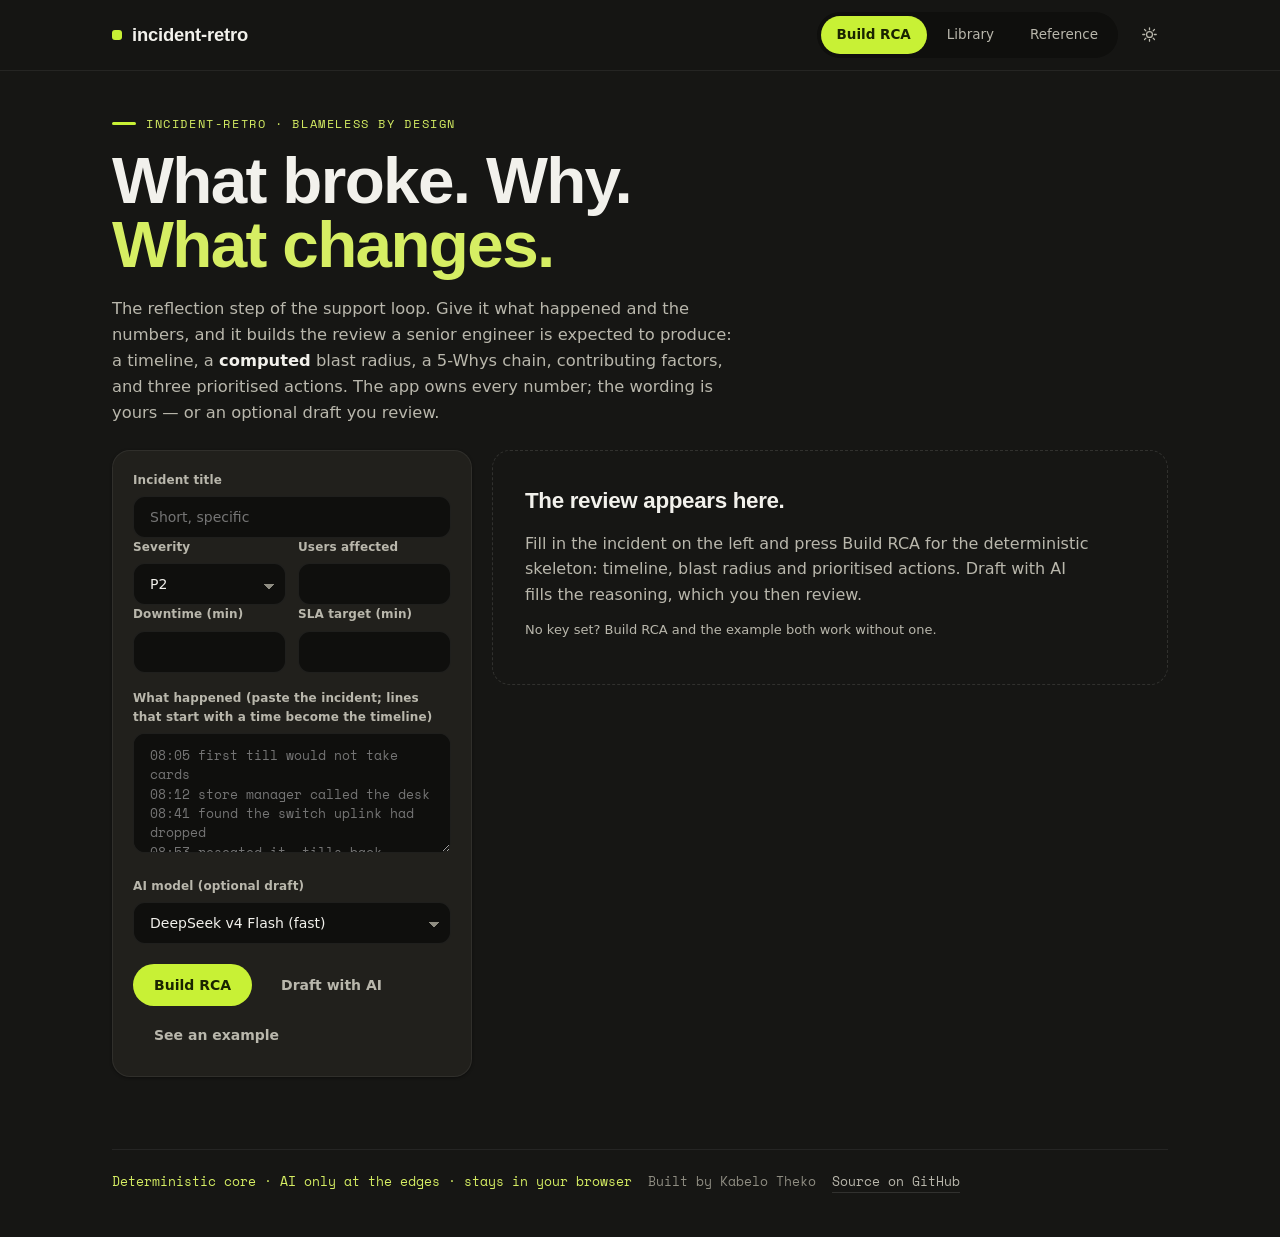
==== commit 169d8984: "design(v3): The Learning Board — course-corrected register Retires v2's clay/oxblood after review (r" ====
--- a/docs/index.html
+++ b/docs/index.html
@@ -1,92 +1,96 @@
 <!DOCTYPE html>
-<html lang="en" data-theme="clay">
+<html lang="en" data-theme="board">
 <head>
 <meta charset="utf-8" />
 <meta name="viewport" content="width=device-width, initial-scale=1" />
-<title>incident-retro — the blameless debrief</title>
+<title>incident-retro — what broke, why, what changes</title>
 <meta name="description" content="Turn a resolved incident into a blameless post-incident review: a timeline rebuilt from your notes, a computed blast radius, a 5-Whys chain, contributing factors, and three actions ranked by effort against impact." />
 <link rel="preconnect" href="https://api.fontshare.com" />
 <link rel="preconnect" href="https://fonts.googleapis.com" />
 <link rel="preconnect" href="https://fonts.gstatic.com" crossorigin />
-<link href="https://api.fontshare.com/v2/css?f[]=switzer@400,500,600&display=swap" rel="stylesheet" />
-<link href="https://fonts.googleapis.com/css2?family=Instrument+Serif:ital@0;1&family=Space+Mono:ital,wght@0,400;0,700;1,400&display=swap" rel="stylesheet" />
+<link href="https://api.fontshare.com/v2/css?f[]=cabinet-grotesk@500,700,800&f[]=supreme@400,500,700&display=swap" rel="stylesheet" />
+<link href="https://fonts.googleapis.com/css2?family=Space+Mono:wght@400;700&display=swap" rel="stylesheet" />
 <style>
 /* ════════════════════════════════════════════════════════════════
-   INCIDENT-RETRO v2 · "THE DEBRIEF" — the calm hour after the fire.
-   Blush clay, oxblood ink, elegant Instrument Serif. Blameless by
-   design: the app owns every number; people own the learning.
-   Themes: clay (default) · late-hour (plum dark)
+   INCIDENT-RETRO v3 · "THE LEARNING BOARD" — what broke, why, and
+   what changes. Graphite board, bone ink, one signal-lime marker
+   for the lesson. The app owns every number; people own the learning.
+   Themes: board (graphite, default) · daylight (paper)
    ════════════════════════════════════════════════════════════════ */
 :root{
-  --head:"Instrument Serif",Georgia,serif;
-  --sans:"Switzer",system-ui,sans-serif;
+  --head:"Cabinet Grotesk","Supreme",sans-serif;
+  --sans:"Supreme",system-ui,sans-serif;
   --mono:"Space Mono",ui-monospace,monospace;
-  --radius:14px;--radius-lg:22px;--radius-pill:999px;
-  --motion:320ms cubic-bezier(.2,0,0,1);
+  --radius:12px;--radius-lg:18px;--radius-pill:999px;
+  --motion:280ms cubic-bezier(.2,0,0,1);
   --spring:cubic-bezier(.34,1.26,.5,1);
   --emph:cubic-bezier(.05,.7,.1,1);
-  --page-max:1100px;
-}
-:root,html[data-theme="clay"]{
+  --page-max:1120px;
+}
+:root,html[data-theme="board"]{
+  color-scheme:dark;
+  --bg:#161614;               /* graphite board          */
+  --surface:#21201C;
+  --inset:#0F0F0D;
+  --raised:#2A2925;
+  --line:rgba(242,241,236,.12);
+  --line-soft:rgba(242,241,236,.07);
+  --ink:#F2F1EC;              /* 16.0:1                  */
+  --soft:#B9B7AC;             /* 8.1:1 on surface        */
+  --mute:#8F8D82;             /* 5.4:1 on bg             */
+  --accent:#C8F135;           /* signal lime             */
+  --accent-press:#D9FF57;
+  --accent-text:#D6EE63;      /* 12.6:1                  */
+  --accent-soft:rgba(200,241,53,.10);
+  --on-accent:#1A2400;        /* 12.4:1 on lime          */
+  --low:#6FD08F;   --low-bg:rgba(111,208,143,.10);
+  --med:#F0C24B;   --med-bg:rgba(240,194,75,.10);
+  --high:#FF8577;  --high-bg:rgba(255,133,119,.10);
+  --major:#8FB8FF; --major-bg:rgba(143,184,255,.10);
+  --shadow:0 1px 3px rgba(0,0,0,.4);
+  --shadow-md:0 16px 36px rgba(0,0,0,.5);
+  --focus:0 0 0 2px var(--bg),0 0 0 4px var(--accent);
+}
+html[data-theme="daylight"]{
   color-scheme:light;
-  --bg:#F5E9E1;              /* blush clay              */
-  --surface:#FDF6F1;
-  --inset:#EEDFD5;
-  --line:rgba(46,27,29,.13);
-  --line-soft:rgba(46,27,29,.08);
-  --ink:#2E1B1D;             /* 13.7:1                  */
-  --soft:#63494E;            /* 7.6:1 on card           */
-  --mute:#7C6266;
-  --accent:#8E2F3C;          /* oxblood                 */
-  --accent-press:#75242F;
-  --accent-soft:rgba(142,47,60,.09);
-  --on-accent:#FBF3F0;       /* 7.3:1                   */
-  --low:#356B4C;   --low-bg:rgba(53,107,76,.10);
-  --med:#8A5A12;   --med-bg:rgba(155,102,18,.11);
+  --bg:#F4F4EF;
+  --surface:#FFFFFF;
+  --inset:#EAEAE2;
+  --raised:#FFFFFF;
+  --line:rgba(29,28,24,.14);
+  --line-soft:rgba(29,28,24,.08);
+  --ink:#1D1C18;              /* 15.5:1                  */
+  --soft:#565550;             /* 7.5:1 on card           */
+  --mute:#6E6D66;
+  --accent:#B7E62B;           /* lime plate              */
+  --accent-press:#A6D51F;
+  --accent-text:#4E6B00;      /* 5.6:1 as text           */
+  --accent-soft:rgba(139,179,0,.12);
+  --on-accent:#1A2400;        /* 11.1:1 on lime          */
+  --low:#20713F;   --low-bg:rgba(32,113,63,.10);
+  --med:#7A5600;   --med-bg:rgba(150,106,0,.12);
   --high:#A02A2A;  --high-bg:rgba(160,42,42,.09);
   --major:#2F5878; --major-bg:rgba(47,88,120,.10);
-  --shadow:0 1px 2px rgba(46,27,29,.05),0 4px 14px rgba(46,27,29,.07);
-  --shadow-md:0 14px 34px -12px rgba(46,27,29,.2);
-  --focus:0 0 0 2px var(--bg),0 0 0 4px var(--accent);
-}
-html[data-theme="late-hour"]{
-  color-scheme:dark;
-  --bg:#201317;              /* late-hour plum          */
-  --surface:#2B1B20;
-  --inset:#170D10;
-  --line:rgba(242,230,228,.13);
-  --line-soft:rgba(242,230,228,.08);
-  --ink:#F2E6E4;             /* 14.8:1                  */
-  --soft:#C4AEB2;            /* 7.9:1 on card           */
-  --mute:#9C8489;
-  --accent:#E8909C;          /* dusk rose               */
-  --accent-press:#F2A9B3;
-  --accent-soft:rgba(232,144,156,.10);
-  --on-accent:#37131A;       /* 7.0:1                   */
-  --low:#8FCBA5;   --low-bg:rgba(143,203,165,.10);
-  --med:#E3B45C;   --med-bg:rgba(227,180,92,.10);
-  --high:#F08A7B;  --high-bg:rgba(240,138,123,.10);
-  --major:#9FC2DE; --major-bg:rgba(159,194,222,.10);
-  --shadow:0 1px 3px rgba(0,0,0,.4);
-  --shadow-md:0 14px 34px rgba(0,0,0,.5);
-  --focus:0 0 0 2px var(--bg),0 0 0 4px var(--accent);
-}
-
-*{box-sizing:border-box}
-body{margin:0;background:var(--bg);color:var(--ink);font-family:var(--sans);line-height:1.6;-webkit-font-smoothing:antialiased;transition:background var(--motion)}
+  --shadow:0 1px 2px rgba(29,28,24,.05),0 4px 14px rgba(29,28,24,.07);
+  --shadow-md:0 16px 36px -12px rgba(29,28,24,.18);
+  --focus:0 0 0 2px var(--bg),0 0 0 4px var(--accent-text);
+}
+
+*{box-sizing:border-box;min-width:0}
+body{margin:0;background:var(--bg);color:var(--ink);font-family:var(--sans);line-height:1.6;-webkit-font-smoothing:antialiased;transition:background var(--motion);overflow-x:clip}
 .wrap{max-width:var(--page-max);margin:0 auto;padding:0 clamp(16px,4vw,32px)}
 a{color:inherit}
 
-/* ── top: soft segmented nav ── */
-.topbar{position:sticky;top:0;z-index:30;background:color-mix(in srgb,var(--bg) 90%,transparent);backdrop-filter:blur(10px);border-bottom:1px solid var(--line-soft)}
-.topbar .row{max-width:var(--page-max);margin:0 auto;padding:12px clamp(16px,4vw,32px);display:flex;align-items:center;gap:16px}
-.brand{display:flex;align-items:center;gap:10px;font-family:var(--head);font-weight:400;font-size:1.35rem;letter-spacing:-.01em}
-.brand .dot{width:9px;height:9px;border-radius:50%;background:var(--accent)}
-.nav{display:flex;gap:4px;margin-left:auto;align-items:center;background:var(--inset);border-radius:var(--radius-pill);padding:4px;overflow-x:auto;scrollbar-width:none}
+/* ── top dock ── */
+.topbar{position:sticky;top:0;z-index:30;background:color-mix(in srgb,var(--bg) 92%,transparent);backdrop-filter:blur(10px);border-bottom:1px solid var(--line-soft)}
+.topbar .row{max-width:var(--page-max);margin:0 auto;padding:12px clamp(16px,4vw,32px);display:flex;align-items:center;gap:12px}
+.brand{display:flex;align-items:center;gap:10px;font-family:var(--head);font-weight:800;font-size:1.15rem;letter-spacing:-.01em;white-space:nowrap}
+.brand .dot{width:10px;height:10px;border-radius:3px;background:var(--accent);flex:none}
+.nav{display:flex;gap:4px;margin-left:auto;align-items:center;background:var(--inset);border-radius:var(--radius-pill);padding:4px;overflow-x:auto;scrollbar-width:none;max-width:100%}
 .nav::-webkit-scrollbar{display:none}
 .nav a{font-family:var(--sans);font-size:13.5px;font-weight:500;color:var(--soft);text-decoration:none;padding:8px 16px;border-radius:var(--radius-pill);cursor:pointer;white-space:nowrap;transition:color var(--motion),background var(--motion)}
 .nav a:hover{color:var(--ink)}
-.nav a.active{background:var(--surface);color:var(--ink);box-shadow:var(--shadow)}
+.nav a.active{background:var(--accent);color:var(--on-accent);font-weight:700}
 .nav a:focus-visible{outline:none;box-shadow:var(--focus)}
 .themebtn{appearance:none;background:transparent;border:none;color:var(--soft);width:38px;height:38px;border-radius:var(--radius-pill);cursor:pointer;display:inline-flex;align-items:center;justify-content:center;flex:none;transition:color var(--motion),background var(--motion)}
 .themebtn:hover{color:var(--ink);background:var(--accent-soft)}
@@ -95,113 +99,122 @@
 .hamb{display:none}
 
 /* ── masthead ── */
-header.mast{padding:48px 0 28px}
-.eyebrow{font-family:var(--mono);font-size:11.5px;letter-spacing:.16em;text-transform:uppercase;color:var(--accent);display:flex;align-items:center;gap:10px}
-.eyebrow::before{content:"";width:24px;height:2px;background:var(--accent)}
-h1{font-family:var(--head);font-weight:400;font-size:clamp(2.4rem,1.6rem + 3.8vw,4.2rem);line-height:1.02;letter-spacing:-.015em;margin:16px 0 0;max-width:19ch;text-wrap:balance}
-h1 em{font-style:italic;color:var(--accent)}
-.lede{font-size:1.05rem;color:var(--soft);margin:18px 0 0;max-width:60ch;text-wrap:pretty}
-.lede b{color:var(--ink);font-weight:600}
+header.mast{padding:44px 0 24px}
+.eyebrow{font-family:var(--mono);font-size:11.5px;letter-spacing:.14em;text-transform:uppercase;color:var(--accent-text);display:flex;align-items:center;gap:10px}
+.eyebrow::before{content:"";width:24px;height:3px;background:var(--accent);border-radius:2px}
+h1{font-family:var(--head);font-weight:800;font-size:clamp(2.2rem,1.4rem + 4vw,4.1rem);line-height:.98;letter-spacing:-.025em;margin:16px 0 0;max-width:17ch;text-wrap:balance}
+h1 .lesson{color:var(--accent-text)}
+.lede{font-size:1.02rem;color:var(--soft);margin:18px 0 0;max-width:60ch;text-wrap:pretty}
+.lede b{color:var(--ink);font-weight:700}
 
 .view{padding-bottom:72px}
-.desk{display:grid;grid-template-columns:minmax(0,360px) minmax(0,1fr);gap:24px;align-items:start}
+.desk{display:grid;grid-template-columns:minmax(0,360px) minmax(0,1fr);gap:20px;align-items:start}
 @media (max-width:920px){.desk{grid-template-columns:1fr}}
-.panel{background:var(--surface);border:1px solid var(--line-soft);border-radius:var(--radius-lg);box-shadow:var(--shadow);padding:24px;position:sticky;top:78px}
+.panel{background:var(--surface);border:1px solid var(--line-soft);border-radius:var(--radius-lg);box-shadow:var(--shadow);padding:20px;position:sticky;top:74px}
 @media (max-width:920px){.panel{position:static}}
-label{display:block;font-size:12.5px;font-weight:600;margin:16px 0 8px;color:var(--soft)}
+label{display:block;font-size:12px;font-weight:700;margin:16px 0 6px;color:var(--soft);letter-spacing:.01em}
 label:first-of-type{margin-top:0}
-input,select,textarea{width:100%;font-family:var(--sans);font-size:14px;color:var(--ink);background:var(--inset);border:1px solid transparent;border-radius:12px;padding:12px 14px;transition:border-color var(--motion),background var(--motion)}
+input,select,textarea{width:100%;font-family:var(--sans);font-size:14px;color:var(--ink);background:var(--inset);border:1px solid var(--line-soft);border-radius:12px;padding:12px 16px;transition:border-color var(--motion)}
 textarea{min-height:120px;resize:vertical;line-height:1.55;font-family:var(--mono);font-size:12.5px}
 input:hover,select:hover,textarea:hover{border-color:var(--line)}
-input:focus,select:focus,textarea:focus{outline:none;background:var(--surface);border-color:var(--accent);box-shadow:0 0 0 3px var(--accent-soft)}
-select{appearance:none;background-image:linear-gradient(45deg,transparent 49%,var(--mute) 50%),linear-gradient(135deg,var(--mute) 50%,transparent 51%);background-position:calc(100% - 16px) 55%,calc(100% - 11px) 55%;background-size:5px 5px;background-repeat:no-repeat;padding-right:38px;cursor:pointer}
+input:focus,select:focus,textarea:focus{outline:none;border-color:var(--accent-text);box-shadow:0 0 0 3px var(--accent-soft)}
+select{appearance:none;background-image:linear-gradient(45deg,transparent 49%,var(--mute) 50%),linear-gradient(135deg,var(--mute) 50%,transparent 51%);background-position:calc(100% - 16px) 55%,calc(100% - 11px) 55%;background-size:5px 5px;background-repeat:no-repeat;padding-right:36px;cursor:pointer}
 .grid2{display:grid;grid-template-columns:1fr 1fr;gap:12px}
+@media (max-width:380px){.grid2{grid-template-columns:1fr}}
 .rowb{display:flex;gap:8px;margin-top:20px;flex-wrap:wrap}
-button.btn{font-family:var(--sans);font-size:14px;font-weight:600;border-radius:var(--radius-pill);padding:12px 20px;cursor:pointer;border:1px solid transparent;transition:background var(--motion),border-color var(--motion),color var(--motion),transform 130ms var(--spring)}
+button.btn{font-family:var(--sans);font-size:14px;font-weight:700;border-radius:var(--radius-pill);padding:12px 20px;cursor:pointer;border:1px solid transparent;transition:background var(--motion),border-color var(--motion),color var(--motion),transform 130ms var(--spring)}
 button.btn:hover{transform:translateY(-1px)}
 button.btn:active{transform:scale(.97)}
 button.btn:focus-visible{outline:none;box-shadow:var(--focus)}
 .btn-primary{background:var(--accent);color:var(--on-accent)}
 .btn-primary:hover{background:var(--accent-press)}
 .btn-ghost{background:transparent;color:var(--soft);border:1px solid var(--line)}
-.btn-ghost:hover{border-color:var(--accent);color:var(--ink)}
+.btn-ghost:hover{border-color:var(--accent-text);color:var(--ink)}
 
 .out{min-height:360px}
-.empty{border:1.5px dashed var(--line);border-radius:var(--radius-lg);padding:36px;background:transparent}
-.empty h3{font-family:var(--head);font-weight:400;font-size:1.5rem;letter-spacing:-.01em;margin:0 0 12px}
+.empty{border:1.5px dashed var(--line);border-radius:var(--radius-lg);padding:32px;background:transparent}
+.empty h3{font-family:var(--head);font-weight:800;font-size:1.4rem;letter-spacing:-.015em;margin:0 0 12px}
 .empty p{color:var(--soft);margin:0 0 12px;max-width:56ch}
 .note{color:var(--mute);font-size:13px}
 
-/* ── the debrief document ── */
-.doc{background:var(--surface);border:1px solid var(--line-soft);border-radius:var(--radius-lg);box-shadow:var(--shadow-md);padding:36px clamp(20px,4vw,44px)}
-.doc .dlbl{font-family:var(--mono);font-size:11px;letter-spacing:.16em;text-transform:uppercase;color:var(--accent)}
-.doc h2{font-family:var(--head);font-weight:400;font-size:clamp(1.7rem,1.3rem + 1.6vw,2.4rem);line-height:1.08;margin:12px 0 0;letter-spacing:-.01em}
+/* ── the board document ── */
+.doc{background:var(--surface);border:1px solid var(--line-soft);border-radius:var(--radius-lg);box-shadow:var(--shadow-md);padding:28px clamp(16px,3.5vw,36px)}
+.doc .dlbl{font-family:var(--mono);font-size:11px;letter-spacing:.16em;text-transform:uppercase;color:var(--accent-text)}
+.doc h2{font-family:var(--head);font-weight:800;font-size:clamp(1.5rem,1.2rem + 1.6vw,2.2rem);line-height:1.05;margin:12px 0 0;letter-spacing:-.02em;overflow-wrap:anywhere}
 .docmeta{display:flex;gap:12px;align-items:center;flex-wrap:wrap;margin-top:16px}
-.sev{font-family:var(--mono);font-size:11px;letter-spacing:.05em;text-transform:uppercase;padding:4px 12px;border-radius:var(--radius-pill);border:none}
+.sev{font-family:var(--mono);font-size:11px;letter-spacing:.05em;text-transform:uppercase;padding:4px 12px;border-radius:var(--radius-pill)}
 .sev.p1{color:var(--high);background:var(--high-bg)}
 .sev.p2{color:var(--med);background:var(--med-bg)}
 .sev.p3{color:var(--low);background:var(--low-bg)}
-.stamp{font-family:var(--mono);font-size:11.5px;color:var(--mute)}
-h3.sec{font-family:var(--mono);font-size:11px;letter-spacing:.14em;text-transform:uppercase;color:var(--mute);margin:32px 0 16px;border-top:1px solid var(--line-soft);padding-top:20px}
-
-.metrics{display:grid;grid-template-columns:repeat(4,1fr);gap:12px}
-@media (max-width:560px){.metrics{grid-template-columns:repeat(2,1fr)}}
+.stamp{font-family:var(--mono);font-size:11px;color:var(--mute)}
+h3.sec{font-family:var(--head);font-weight:700;font-size:13px;letter-spacing:.1em;text-transform:uppercase;color:var(--mute);margin:32px 0 16px;display:flex;align-items:center;gap:12px}
+h3.sec::after{content:"";flex:1;height:1px;background:var(--line-soft)}
+
+/* scoreboard */
+.metrics{display:grid;grid-template-columns:repeat(4,minmax(0,1fr));gap:12px}
+@media (max-width:600px){.metrics{grid-template-columns:repeat(2,minmax(0,1fr))}}
 .metric{background:var(--inset);border-radius:var(--radius);padding:16px}
-.metric .mv{font-family:var(--head);font-weight:400;font-size:2rem;line-height:1;color:var(--ink)}
-.metric .mk{font-size:12px;color:var(--mute);margin-top:8px}
-.metric.breach{background:var(--high-bg)}
+.metric .mv{font-family:var(--head);font-weight:800;font-size:clamp(1.6rem,1.2rem + 1.6vw,2.2rem);line-height:1;color:var(--ink);letter-spacing:-.02em}
+.metric .mk{font-size:11.5px;color:var(--mute);margin-top:8px;line-height:1.4}
+.metric.breach{background:var(--high-bg);box-shadow:inset 0 0 0 1px var(--high)}
 .metric.breach .mv{color:var(--high)}
-.metric.okmargin{background:var(--low-bg)}
+.metric.okmargin{background:var(--low-bg);box-shadow:inset 0 0 0 1px var(--low)}
 .metric.okmargin .mv{color:var(--low)}
-.truth{font-size:13px;color:var(--mute);margin-top:12px;font-style:italic}
+.truth{font-size:13px;color:var(--mute);margin-top:12px;border-left:3px solid var(--accent);padding-left:12px}
 
 .tl{list-style:none;margin:0;padding:0}
-.tl li{display:flex;gap:16px;padding:10px 0;border-bottom:1px solid var(--line-soft);font-size:14px;align-items:baseline}
+.tl li{display:flex;gap:16px;padding:12px 0;border-bottom:1px solid var(--line-soft);font-size:14px;align-items:baseline}
 .tl li:last-child{border-bottom:0}
-.tl .tt{font-family:var(--mono);font-size:12.5px;color:var(--accent);flex:0 0 56px}
-.tl .gap{color:var(--med);font-family:var(--mono);font-size:12px;background:var(--med-bg);border-radius:var(--radius-pill);padding:4px 16px;margin:4px 0}
+.tl .tt{font-family:var(--mono);font-size:12.5px;font-weight:700;color:var(--accent-text);flex:0 0 56px}
+.tl .gap{color:var(--med);font-family:var(--mono);font-size:11.5px;background:var(--med-bg);border-radius:var(--radius-pill);padding:4px 16px;margin:4px 0;overflow-wrap:anywhere}
 
 .whyrow{display:flex;gap:12px;align-items:center;margin-bottom:8px}
-.whyrow .wn{font-family:var(--mono);font-size:11px;color:var(--accent);flex:0 0 58px}
-.factors{display:grid;grid-template-columns:1fr 1fr;gap:14px}
-@media (max-width:560px){.factors{grid-template-columns:1fr}}
-.fbucket .fh{font-family:var(--mono);font-size:11px;letter-spacing:.08em;text-transform:uppercase;color:var(--soft);margin-bottom:8px}
+.whyrow .wn{font-family:var(--mono);font-size:11px;font-weight:700;color:var(--accent-text);flex:0 0 56px}
+.factors{display:grid;grid-template-columns:1fr 1fr;gap:12px}
+@media (max-width:600px){.factors{grid-template-columns:1fr}}
+.fbucket .fh{font-family:var(--head);font-weight:700;font-size:12px;letter-spacing:.06em;text-transform:uppercase;color:var(--soft);margin-bottom:6px}
 .fbucket textarea{min-height:64px}
 
 .rem{border:1px solid var(--line-soft);border-radius:var(--radius);padding:16px;margin-bottom:12px;background:var(--inset)}
 .rem .ra{display:flex;gap:8px;align-items:center}
 .rem .ra input{flex:1;background:var(--surface)}
-.rem .rsel{display:flex;gap:8px;margin-top:12px;align-items:center;flex-wrap:wrap;font-size:13px;color:var(--soft)}
+.rem .rsel{display:flex;gap:8px;margin-top:12px;align-items:center;flex-wrap:wrap;font-size:12.5px;color:var(--soft)}
 .rem .rsel select{width:auto;font-family:var(--mono);font-size:12px;padding:8px 32px 8px 12px;background-color:var(--surface)}
-.prio{font-family:var(--mono);font-size:11px;letter-spacing:.04em;padding:4px 16px;border-radius:var(--radius-pill);border:none;margin-left:auto}
-.prio.quickwin{color:var(--low);background:var(--low-bg)}
-.prio.major{color:var(--major);background:var(--major-bg)}
+.prio{font-family:var(--mono);font-size:11px;letter-spacing:.04em;padding:4px 12px;border-radius:var(--radius-pill);margin-left:auto;white-space:nowrap}
+@media (max-width:480px){.prio{margin-left:0;width:100%;text-align:center}}
+.prio.quickwin{color:var(--on-accent);background:var(--accent)}
+.prio.major{color:var(--major);background:var(--major-bg);box-shadow:inset 0 0 0 1px var(--major)}
 .prio.planned{color:var(--med);background:var(--med-bg)}
-.prio.fillin{color:var(--soft);background:var(--inset);border:1px solid var(--line)}
-.prio.reconsider{color:var(--high);background:var(--high-bg)}
+.prio.fillin{color:var(--soft);background:var(--inset);box-shadow:inset 0 0 0 1px var(--line)}
+.prio.reconsider{color:var(--high);background:var(--high-bg);box-shadow:inset 0 0 0 1px var(--high)}
 
 #execsum{min-height:96px;font-family:var(--sans);font-size:14.5px}
-.receipt{font-family:var(--mono);font-size:10.5px;color:var(--mute);margin-top:16px;border-top:1px dashed var(--line);padding-top:12px;line-height:1.6}
-.docbar{display:flex;gap:8px;margin-top:24px;flex-wrap:wrap}
+.receipt{font-family:var(--mono);font-size:10.5px;color:var(--mute);margin-top:16px;border-top:1px dashed var(--line);padding-top:12px;line-height:1.6;overflow-wrap:anywhere}
+.docbar{display:flex;gap:8px;margin-top:22px;flex-wrap:wrap}
 
 .libitem{background:var(--surface);border:1px solid var(--line-soft);border-radius:var(--radius-lg);box-shadow:var(--shadow);padding:20px;margin-bottom:12px;transition:transform 130ms var(--spring),border-color var(--motion)}
 .libitem:hover{transform:translateY(-2px);border-color:var(--line)}
-.libitem .lt{font-family:var(--head);font-weight:400;font-size:1.25rem;letter-spacing:-.005em}
-.libitem .lm{font-family:var(--mono);font-size:11.5px;color:var(--mute);margin-top:8px}
-.libitem .lb{display:flex;gap:8px;margin-top:14px;flex-wrap:wrap}
-.ref h2{font-family:var(--head);font-weight:400;font-size:1.5rem;letter-spacing:-.01em;margin:32px 0 12px}
+.libitem .lt{font-family:var(--head);font-weight:800;font-size:1.15rem;letter-spacing:-.015em;overflow-wrap:anywhere}
+.libitem .lm{font-family:var(--mono);font-size:11px;color:var(--mute);margin-top:6px}
+.libitem .lb{display:flex;gap:8px;margin-top:12px;flex-wrap:wrap}
+.ref h2{font-family:var(--head);font-weight:800;font-size:1.4rem;letter-spacing:-.02em;margin:32px 0 12px}
 .ref h2:first-child{margin-top:0}
 .ref p{color:var(--soft);max-width:64ch;line-height:1.7}
-.ref b{color:var(--ink);font-weight:600}
-
-.enter{opacity:0;transform:translateY(10px);animation:rise 420ms var(--emph) forwards}
+.ref b{color:var(--ink);font-weight:700}
+
+.enter{opacity:0;transform:translateY(10px);animation:rise 400ms var(--emph) forwards}
 @keyframes rise{to{opacity:1;transform:none}}
+@media (max-width:560px){
+  input,select,textarea{font-size:16px}          /* prevent iOS focus zoom */
+  .rem .rsel select{font-size:14px}
+  header.mast{padding:32px 0 20px}
+}
 @media (prefers-reduced-motion:reduce){
   *,*::before,*::after{animation-duration:.01ms !important;transition-duration:.01ms !important}
   .enter{animation:none;opacity:1;transform:none}
 }
 @media print{ .topbar,.mast,.panel,footer,.docbar{display:none!important} .desk{grid-template-columns:1fr} .doc{border:0;box-shadow:none;padding:0} body{background:#fff;color:#111} }
-footer{border-top:1px solid var(--line-soft);padding:24px 0 44px;color:var(--mute);font-size:12.5px;display:flex;gap:16px;flex-wrap:wrap;font-family:var(--mono)}
+footer{border-top:1px solid var(--line-soft);padding:22px 0 44px;color:var(--mute);font-size:12.5px;display:flex;gap:16px;flex-wrap:wrap;font-family:var(--mono)}
 footer a{color:var(--soft);text-decoration:none;border-bottom:1px solid var(--line)}
 footer a:hover{color:var(--ink)}
 footer a:focus-visible{outline:none;box-shadow:var(--focus)}
@@ -217,20 +230,20 @@
       <a data-view="library">Library</a>
       <a data-view="reference">Reference</a>
     </nav>
-    <button class="themebtn" id="themebtn" aria-pressed="false" aria-label="Switch to late-hour theme">
-      <svg viewBox="0 0 24 24" aria-hidden="true"><path d="M20 14.5A8.5 8.5 0 0 1 9.5 4 8.5 8.5 0 1 0 20 14.5z"/></svg>
+    <button class="themebtn" id="themebtn" aria-pressed="false" aria-label="Switch to daylight theme">
+      <svg viewBox="0 0 24 24" aria-hidden="true"><circle cx="12" cy="12" r="4.2"/><path d="M12 2.5v2.7M12 18.8v2.7M2.5 12h2.7M18.8 12h2.7M5 5l1.9 1.9M17.1 17.1 19 19M19 5l-1.9 1.9M6.9 17.1 5 19"/></svg>
     </button>
   </div>
 </div>
 <div class="wrap">
   <header class="mast">
-    <div class="eyebrow">incident-retro · the calm hour after the fire</div>
-    <h1>What happened, why it happened, <em>what changes.</em></h1>
-    <p class="lede">The reflection step of the support loop. Give it what happened and the numbers, and it builds the review a senior engineer is expected to produce: a timeline, a <b>computed</b> blast radius, a 5-Whys chain, contributing factors, and three prioritised actions. The app owns every number; the wording is yours — or an optional draft you review. Blameless by design.</p>
+    <div class="eyebrow">incident-retro · blameless by design</div>
+    <h1>What broke. Why. <span class="lesson">What changes.</span></h1>
+    <p class="lede">The reflection step of the support loop. Give it what happened and the numbers, and it builds the review a senior engineer is expected to produce: a timeline, a <b>computed</b> blast radius, a 5-Whys chain, contributing factors, and three prioritised actions. The app owns every number; the wording is yours — or an optional draft you review.</p>
   </header>
   <main id="main"></main>
   <footer>
-    <span style="color:var(--accent)">Deterministic core · AI only at the edges · stays in your browser</span>
+    <span style="color:var(--accent-text)">Deterministic core · AI only at the edges · stays in your browser</span>
     <span>Built by Kabelo Theko</span>
     <a href="https://github.com/Kabelo-Theko/incident-retro" target="_blank" rel="noopener noreferrer">Source on GitHub</a>
   </footer>
@@ -238,20 +251,20 @@
 
 <script>
 (function(){
-  try{var s=localStorage.getItem("ir-theme");if(s)document.documentElement.dataset.theme=s;}catch(e){}
+  try{var s=localStorage.getItem("ir-theme");if(s==="daylight"||s==="board")document.documentElement.dataset.theme=s;}catch(e){}
   var b=document.getElementById("themebtn");
   function apply(t){
     document.documentElement.dataset.theme=t;
-    var late=t==="late-hour";
-    b.setAttribute("aria-pressed",String(late));
-    b.setAttribute("aria-label",late?"Switch to clay (light) theme":"Switch to late-hour theme");
-    b.innerHTML=late
-      ?'<svg viewBox="0 0 24 24" aria-hidden="true"><circle cx="12" cy="12" r="4.2" stroke="currentColor" stroke-width="1.8" fill="none"/><path stroke="currentColor" stroke-width="1.8" stroke-linecap="round" d="M12 2.5v2.7M12 18.8v2.7M2.5 12h2.7M18.8 12h2.7M5 5l1.9 1.9M17.1 17.1 19 19M19 5l-1.9 1.9M6.9 17.1 5 19"/></svg>'
-      :'<svg viewBox="0 0 24 24" aria-hidden="true"><path d="M20 14.5A8.5 8.5 0 0 1 9.5 4 8.5 8.5 0 1 0 20 14.5z" stroke="currentColor" stroke-width="1.8" fill="none" stroke-linecap="round" stroke-linejoin="round"/></svg>';
+    var day=t==="daylight";
+    b.setAttribute("aria-pressed",String(day));
+    b.setAttribute("aria-label",day?"Switch to board (dark) theme":"Switch to daylight theme");
+    b.innerHTML=day
+      ?'<svg viewBox="0 0 24 24" aria-hidden="true"><path d="M20 14.5A8.5 8.5 0 0 1 9.5 4 8.5 8.5 0 1 0 20 14.5z" stroke="currentColor" stroke-width="1.8" fill="none" stroke-linecap="round" stroke-linejoin="round"/></svg>'
+      :'<svg viewBox="0 0 24 24" aria-hidden="true"><circle cx="12" cy="12" r="4.2" stroke="currentColor" stroke-width="1.8" fill="none"/><path stroke="currentColor" stroke-width="1.8" stroke-linecap="round" d="M12 2.5v2.7M12 18.8v2.7M2.5 12h2.7M18.8 12h2.7M5 5l1.9 1.9M17.1 17.1 19 19M19 5l-1.9 1.9M6.9 17.1 5 19"/></svg>';
     try{localStorage.setItem("ir-theme",t);}catch(e){}
   }
-  b.addEventListener("click",function(){apply(document.documentElement.dataset.theme==="late-hour"?"clay":"late-hour");});
-  if(document.documentElement.dataset.theme==="late-hour")apply("late-hour");
+  b.addEventListener("click",function(){apply(document.documentElement.dataset.theme==="daylight"?"board":"daylight");});
+  if(document.documentElement.dataset.theme==="daylight")apply("daylight");
 })();
 </script>
 <script>
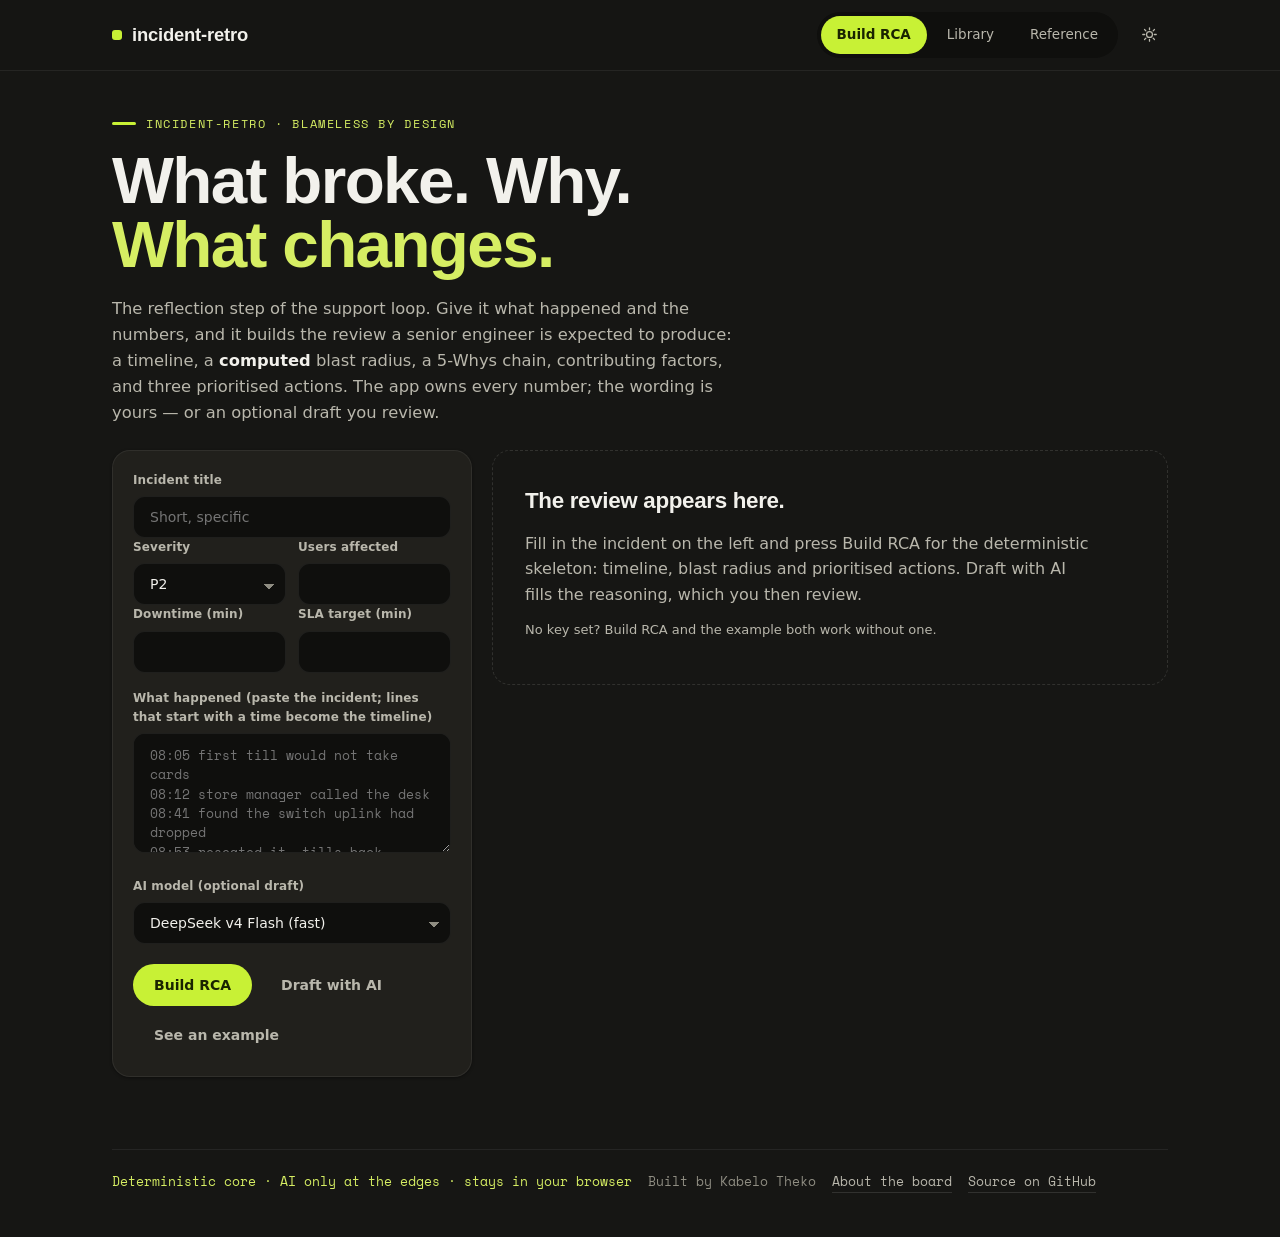
==== commit 8a3ffef2: "design: link landing page from app footer (follow-up to #2)" ====
--- a/docs/index.html
+++ b/docs/index.html
@@ -84,7 +84,8 @@
 /* ── top dock ── */
 .topbar{position:sticky;top:0;z-index:30;background:color-mix(in srgb,var(--bg) 92%,transparent);backdrop-filter:blur(10px);border-bottom:1px solid var(--line-soft)}
 .topbar .row{max-width:var(--page-max);margin:0 auto;padding:12px clamp(16px,4vw,32px);display:flex;align-items:center;gap:12px}
-.brand{display:flex;align-items:center;gap:10px;font-family:var(--head);font-weight:800;font-size:1.15rem;letter-spacing:-.01em;white-space:nowrap}
+.brand{flex:none;display:flex;align-items:center;gap:10px;font-family:var(--head);font-weight:800;font-size:1.15rem;letter-spacing:-.01em;white-space:nowrap}
+@media (max-width:440px){.brand .btxt{display:none}}
 .brand .dot{width:10px;height:10px;border-radius:3px;background:var(--accent);flex:none}
 .nav{display:flex;gap:4px;margin-left:auto;align-items:center;background:var(--inset);border-radius:var(--radius-pill);padding:4px;overflow-x:auto;scrollbar-width:none;max-width:100%}
 .nav::-webkit-scrollbar{display:none}
@@ -223,7 +224,7 @@
 <body>
 <div class="topbar">
   <div class="row">
-    <div class="brand"><span class="dot"></span> incident-retro</div>
+    <div class="brand"><span class="dot"></span><span class="btxt">incident-retro</span></div>
     <button class="hamb" id="hamb" aria-label="Menu" hidden><span></span><span></span><span></span></button>
     <nav class="nav" id="nav">
       <a data-view="build" class="active">Build RCA</a>
@@ -245,6 +246,7 @@
   <footer>
     <span style="color:var(--accent-text)">Deterministic core · AI only at the edges · stays in your browser</span>
     <span>Built by Kabelo Theko</span>
+    <a href="landing.html">About the board</a>
     <a href="https://github.com/Kabelo-Theko/incident-retro" target="_blank" rel="noopener noreferrer">Source on GitHub</a>
   </footer>
 </div>
